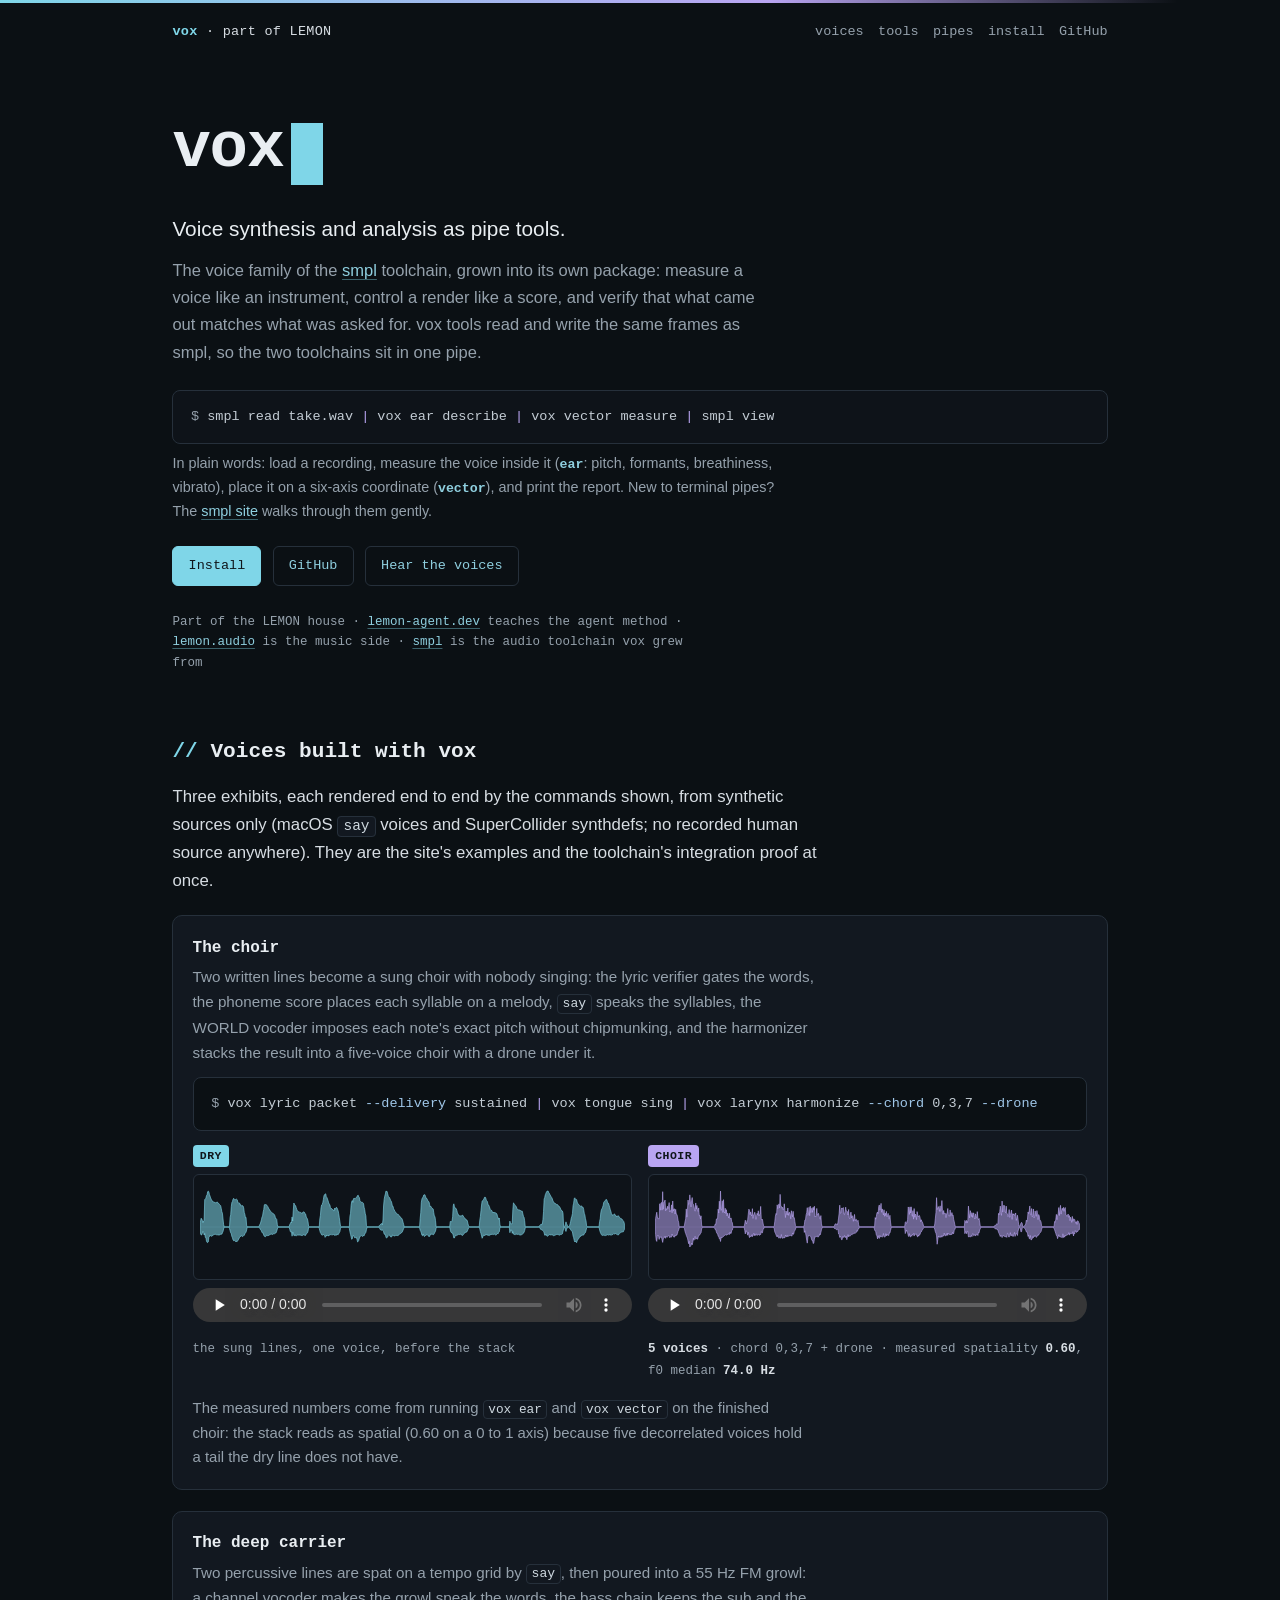
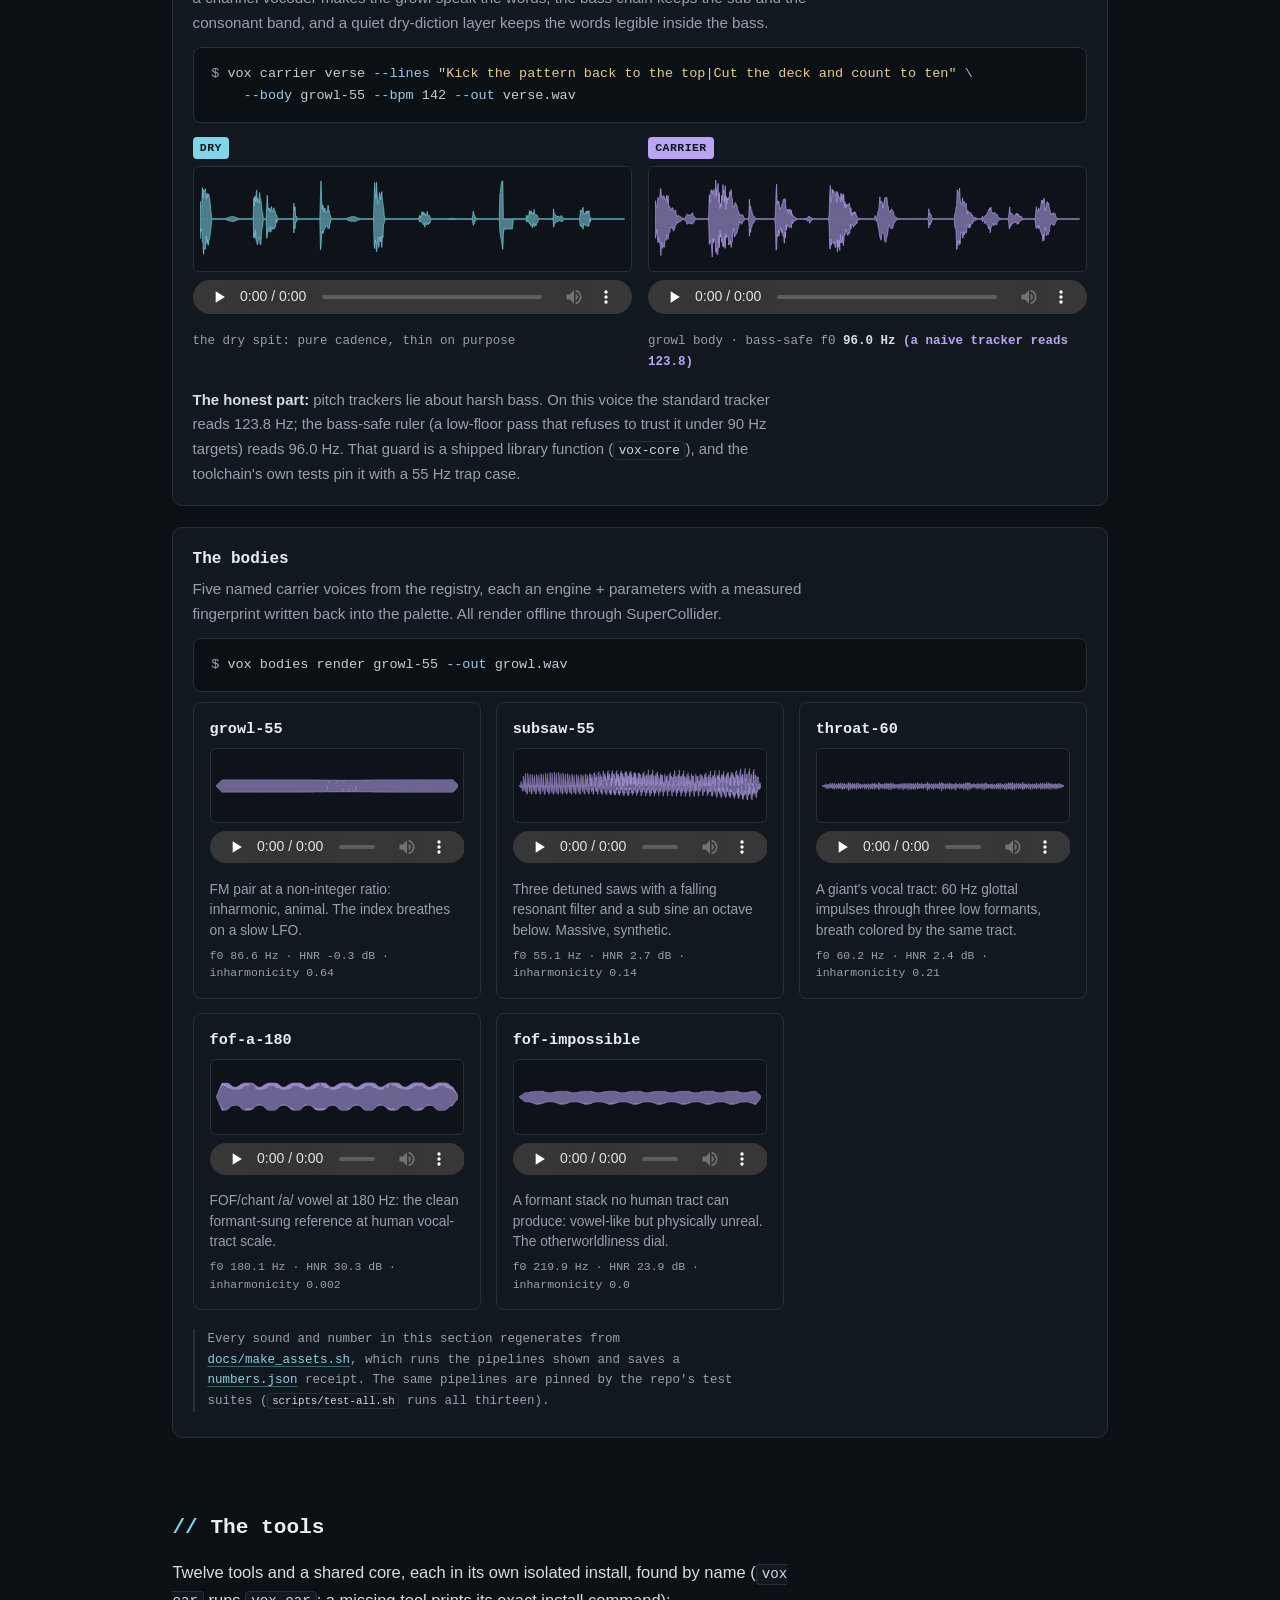
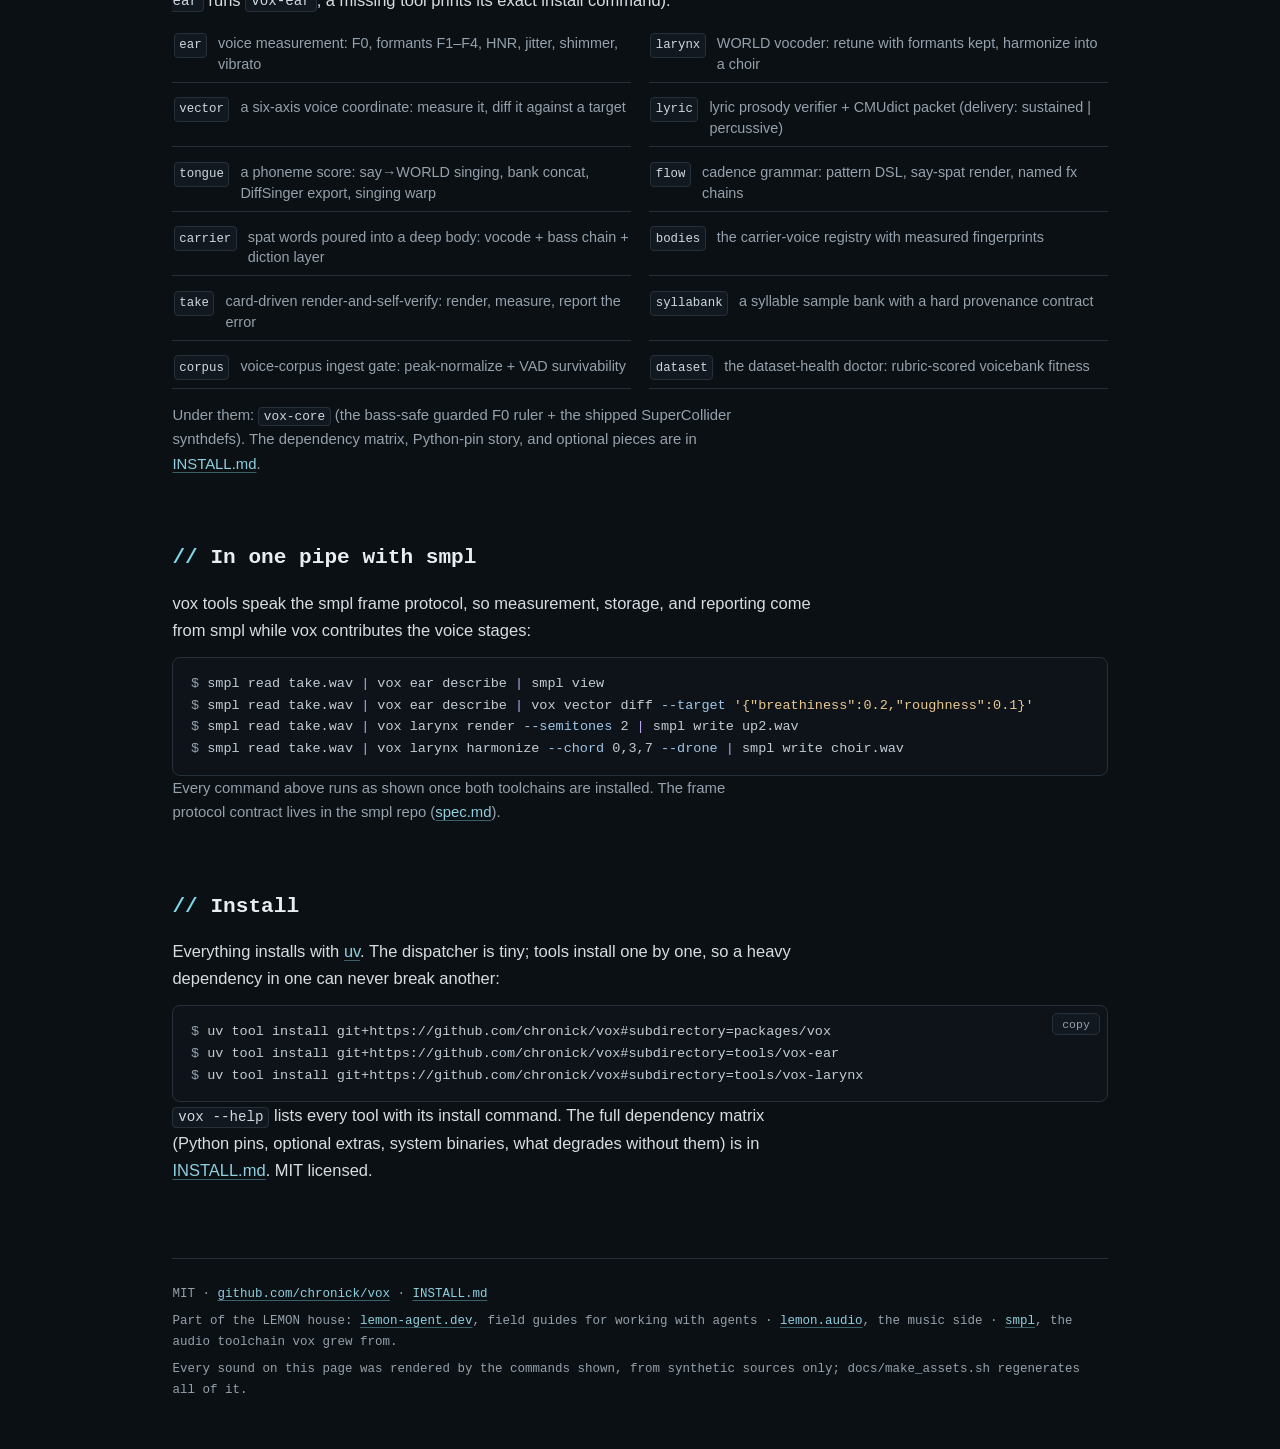
==== docs/index.html @ 269b0fdb "The vox site: voices built by the toolchain itself docs/ in the LEMON house language, cool rendition" ====
<!DOCTYPE html>
<html lang="en">
<head>
<meta charset="utf-8" />
<meta name="viewport" content="width=device-width, initial-scale=1" />
<title>vox · voice synthesis and analysis as pipe tools</title>
<meta name="description" content="vox is the voice family of the smpl toolchain: measure a voice like an instrument, control a render like a score, and verify what came out. Every sound on this page was built by the commands shown. Part of the LEMON house." />
<link rel="stylesheet" href="style.css" />
</head>
<body>

<div class="wrap">
  <header class="site-head">
    <a class="brand" href="#"><b>vox</b> · part of LEMON</a>
    <nav class="site-nav">
      <a href="#voices">voices</a>
      <a href="#tools">tools</a>
      <a href="#pipes">pipes</a>
      <a href="#install">install</a>
      <a href="https://github.com/chronick/vox">GitHub</a>
    </nav>
  </header>

  <section class="hero">
    <h1>vox<span class="cursor"></span></h1>
    <p class="tag">Voice synthesis and analysis as pipe tools.</p>
    <p class="sub">The voice family of the <a href="https://chronick.github.io/smpl/">smpl</a>
      toolchain, grown into its own package: measure a voice like an instrument,
      control a render like a score, and verify that what came out matches what
      was asked for. vox tools read and write the same frames as smpl, so the
      two toolchains sit in one pipe.</p>

<pre><span class="c">$</span> smpl read take.wav <span class="p">|</span> vox ear describe <span class="p">|</span> vox vector measure <span class="p">|</span> smpl view</pre>
    <p class="translate">In plain words: load a recording, measure the voice
      inside it (<b>ear</b>: pitch, formants, breathiness, vibrato), place it
      on a six-axis coordinate (<b>vector</b>), and print the report. New to
      terminal pipes? The <a href="https://chronick.github.io/smpl/#examples">smpl
      site</a> walks through them gently.</p>

    <div class="cta">
      <a class="btn" href="#install">Install</a>
      <a class="btn ghost" href="https://github.com/chronick/vox">GitHub</a>
      <a class="btn ghost" href="#voices">Hear the voices</a>
    </div>

    <p class="house">Part of the LEMON house ·
      <a href="https://lemon-agent.dev">lemon-agent.dev</a> teaches the agent method ·
      <a href="https://lemon.audio">lemon.audio</a> is the music side ·
      <a href="https://chronick.github.io/smpl/">smpl</a> is the audio toolchain vox grew from</p>
  </section>

  <section id="voices">
    <h2>Voices built with vox</h2>
    <p class="lead">Three exhibits, each rendered end to end by the commands
      shown, from synthetic sources only (macOS <code>say</code> voices and
      SuperCollider synthdefs; no recorded human source anywhere). They are
      the site's examples and the toolchain's integration proof at once.</p>

    <div class="demo">
      <p class="demo-title">The choir</p>
      <p class="plain">Two written lines become a sung choir with nobody
        singing: the lyric verifier gates the words, the phoneme score places
        each syllable on a melody, <code>say</code> speaks the syllables, the
        WORLD vocoder imposes each note's exact pitch without chipmunking,
        and the harmonizer stacks the result into a five-voice choir with a
        drone under it.</p>
<pre><span class="c">$</span> vox lyric packet <span class="f">--delivery</span> sustained <span class="p">|</span> vox tongue sing <span class="p">|</span> vox larynx harmonize <span class="f">--chord</span> 0,3,7 <span class="f">--drone</span></pre>
      <div class="pair">
        <div class="pane">
          <span class="chip">DRY</span>
          <div class="wf"><img src="assets/wf-choir-dry.svg" alt="Waveform of the dry rendered lines before harmonization" /></div>
          <audio controls preload="none" src="assets/choir-dry.wav"></audio>
          <p class="nums">the sung lines, one voice, before the stack</p>
        </div>
        <div class="pane">
          <span class="chip out">CHOIR</span>
          <div class="wf"><img src="assets/wf-choir.svg" alt="Waveform of the harmonized five-voice choir" /></div>
          <audio controls preload="none" src="assets/choir.wav"></audio>
          <p class="nums"><b>5 voices</b> · chord 0,3,7 + drone · measured
            spatiality <b>0.60</b>, f0 median <b>74.0 Hz</b></p>
        </div>
      </div>
      <p class="demo-note">The measured numbers come from running
        <code>vox ear</code> and <code>vox vector</code> on the finished
        choir: the stack reads as spatial (0.60 on a 0 to 1 axis) because
        five decorrelated voices hold a tail the dry line does not have.</p>
    </div>

    <div class="demo">
      <p class="demo-title">The deep carrier</p>
      <p class="plain">Two percussive lines are spat on a tempo grid by
        <code>say</code>, then poured into a 55 Hz FM growl: a channel
        vocoder makes the growl speak the words, the bass chain keeps the
        sub and the consonant band, and a quiet dry-diction layer keeps the
        words legible inside the bass.</p>
<pre><span class="c">$</span> vox carrier verse <span class="f">--lines</span> <span class="s">"Kick the pattern back to the top|Cut the deck and count to ten"</span> <span class="p">\</span>
    <span class="f">--body</span> growl-55 <span class="f">--bpm</span> 142 <span class="f">--out</span> verse.wav</pre>
      <div class="pair">
        <div class="pane">
          <span class="chip">DRY</span>
          <div class="wf"><img src="assets/wf-carrier-dry.svg" alt="Waveform of the dry spat modulator on the grid" /></div>
          <audio controls preload="none" src="assets/carrier-dry.wav"></audio>
          <p class="nums">the dry spit: pure cadence, thin on purpose</p>
        </div>
        <div class="pane">
          <span class="chip out">CARRIER</span>
          <div class="wf"><img src="assets/wf-carrier.svg" alt="Waveform of the same words voiced by the deep growl body" /></div>
          <audio controls preload="none" src="assets/carrier.wav"></audio>
          <p class="nums">growl body · bass-safe f0 <b>96.0 Hz</b>
            <span class="hot">(a naive tracker reads 123.8)</span></p>
        </div>
      </div>
      <p class="demo-note"><strong>The honest part:</strong> pitch trackers
        lie about harsh bass. On this voice the standard tracker reads
        123.8 Hz; the bass-safe ruler (a low-floor pass that refuses to
        trust it under 90 Hz targets) reads 96.0 Hz. That guard is a shipped
        library function (<code>vox-core</code>), and the toolchain's own
        tests pin it with a 55 Hz trap case.</p>
    </div>

    <div class="demo">
      <p class="demo-title">The bodies</p>
      <p class="plain">Five named carrier voices from the registry, each an
        engine + parameters with a measured fingerprint written back into the
        palette. All render offline through SuperCollider.</p>
<pre><span class="c">$</span> vox bodies render growl-55 <span class="f">--out</span> growl.wav</pre>
      <div class="gallery">
        <div class="body-card">
          <h3>growl-55</h3>
          <div class="wf"><img src="assets/wf-growl-55.svg" alt="Waveform of the FM growl body" /></div>
          <audio controls preload="none" src="assets/body-growl-55.wav"></audio>
          <p>FM pair at a non-integer ratio: inharmonic, animal. The index
            breathes on a slow LFO.</p>
          <p class="nums">f0 86.6 Hz · HNR -0.3 dB · inharmonicity 0.64</p>
        </div>
        <div class="body-card">
          <h3>subsaw-55</h3>
          <div class="wf"><img src="assets/wf-subsaw-55.svg" alt="Waveform of the detuned sub-saw body" /></div>
          <audio controls preload="none" src="assets/body-subsaw-55.wav"></audio>
          <p>Three detuned saws with a falling resonant filter and a sub
            sine an octave below. Massive, synthetic.</p>
          <p class="nums">f0 55.1 Hz · HNR 2.7 dB · inharmonicity 0.14</p>
        </div>
        <div class="body-card">
          <h3>throat-60</h3>
          <div class="wf"><img src="assets/wf-throat-60.svg" alt="Waveform of the giant-throat body" /></div>
          <audio controls preload="none" src="assets/body-throat-60.wav"></audio>
          <p>A giant's vocal tract: 60 Hz glottal impulses through three low
            formants, breath colored by the same tract.</p>
          <p class="nums">f0 60.2 Hz · HNR 2.4 dB · inharmonicity 0.21</p>
        </div>
        <div class="body-card">
          <h3>fof-a-180</h3>
          <div class="wf"><img src="assets/wf-fof-a-180.svg" alt="Waveform of the FOF sung vowel body" /></div>
          <audio controls preload="none" src="assets/body-fof-a-180.wav"></audio>
          <p>FOF/chant /a/ vowel at 180 Hz: the clean formant-sung reference
            at human vocal-tract scale.</p>
          <p class="nums">f0 180.1 Hz · HNR 30.3 dB · inharmonicity 0.002</p>
        </div>
        <div class="body-card">
          <h3>fof-impossible</h3>
          <div class="wf"><img src="assets/wf-fof-impossible.svg" alt="Waveform of the impossible-formant body" /></div>
          <audio controls preload="none" src="assets/body-fof-impossible.wav"></audio>
          <p>A formant stack no human tract can produce: vowel-like but
            physically unreal. The otherworldliness dial.</p>
          <p class="nums">f0 219.9 Hz · HNR 23.9 dB · inharmonicity 0.0</p>
        </div>
      </div>
      <p class="receipt">Every sound and number in this section regenerates
        from <a href="https://github.com/chronick/vox/blob/main/docs/make_assets.sh">docs/make_assets.sh</a>,
        which runs the pipelines shown and saves a
        <a href="assets/numbers.json">numbers.json</a> receipt. The same
        pipelines are pinned by the repo's test suites
        (<code>scripts/test-all.sh</code> runs all thirteen).</p>
    </div>
  </section>

  <section id="tools">
    <h2>The tools</h2>
    <p>Twelve tools and a shared core, each in its own isolated install,
      found by name (<code>vox ear</code> runs <code>vox-ear</code>; a
      missing tool prints its exact install command):</p>
    <div class="tools">
      <div><code>ear</code><span>voice measurement: F0, formants F1–F4, HNR, jitter, shimmer, vibrato</span></div>
      <div><code>larynx</code><span>WORLD vocoder: retune with formants kept, harmonize into a choir</span></div>
      <div><code>vector</code><span>a six-axis voice coordinate: measure it, diff it against a target</span></div>
      <div><code>lyric</code><span>lyric prosody verifier + CMUdict packet (delivery: sustained | percussive)</span></div>
      <div><code>tongue</code><span>a phoneme score: say→WORLD singing, bank concat, DiffSinger export, singing warp</span></div>
      <div><code>flow</code><span>cadence grammar: pattern DSL, say-spat render, named fx chains</span></div>
      <div><code>carrier</code><span>spat words poured into a deep body: vocode + bass chain + diction layer</span></div>
      <div><code>bodies</code><span>the carrier-voice registry with measured fingerprints</span></div>
      <div><code>take</code><span>card-driven render-and-self-verify: render, measure, report the error</span></div>
      <div><code>syllabank</code><span>a syllable sample bank with a hard provenance contract</span></div>
      <div><code>corpus</code><span>voice-corpus ingest gate: peak-normalize + VAD survivability</span></div>
      <div><code>dataset</code><span>the dataset-health doctor: rubric-scored voicebank fitness</span></div>
    </div>
    <p class="dim" style="font-size:0.93rem; margin-top:0.9rem;">Under them:
      <code>vox-core</code> (the bass-safe guarded F0 ruler + the shipped
      SuperCollider synthdefs). The dependency matrix, Python-pin story, and
      optional pieces are in
      <a href="https://github.com/chronick/vox/blob/main/INSTALL.md">INSTALL.md</a>.</p>
  </section>

  <section id="pipes">
    <h2>In one pipe with smpl</h2>
    <p>vox tools speak the smpl frame protocol, so measurement, storage, and
      reporting come from smpl while vox contributes the voice stages:</p>
<pre><span class="c">$</span> smpl read take.wav <span class="p">|</span> vox ear describe <span class="p">|</span> smpl view
<span class="c">$</span> smpl read take.wav <span class="p">|</span> vox ear describe <span class="p">|</span> vox vector diff <span class="f">--target</span> <span class="s">'{"breathiness":0.2,"roughness":0.1}'</span>
<span class="c">$</span> smpl read take.wav <span class="p">|</span> vox larynx render <span class="f">--semitones</span> 2 <span class="p">|</span> smpl write up2.wav
<span class="c">$</span> smpl read take.wav <span class="p">|</span> vox larynx harmonize <span class="f">--chord</span> 0,3,7 <span class="f">--drone</span> <span class="p">|</span> smpl write choir.wav</pre>
    <p class="dim" style="font-size:0.93rem;">Every command above runs as
      shown once both toolchains are installed. The frame protocol contract
      lives in the smpl repo
      (<a href="https://github.com/chronick/smpl/blob/main/spec.md">spec.md</a>).</p>
  </section>

  <section id="install">
    <h2>Install</h2>
    <p>Everything installs with <a href="https://docs.astral.sh/uv/">uv</a>.
      The dispatcher is tiny; tools install one by one, so a heavy dependency
      in one can never break another:</p>
    <div class="copy-wrap">
<pre><span class="c">$</span> uv tool install git+https://github.com/chronick/vox#subdirectory=packages/vox
<span class="c">$</span> uv tool install git+https://github.com/chronick/vox#subdirectory=tools/vox-ear
<span class="c">$</span> uv tool install git+https://github.com/chronick/vox#subdirectory=tools/vox-larynx</pre>
      <button class="copy-btn" data-copy="uv tool install git+https://github.com/chronick/vox#subdirectory=packages/vox">copy</button>
    </div>
    <p><code>vox --help</code> lists every tool with its install command.
      The full dependency matrix (Python pins, optional extras, system
      binaries, what degrades without them) is in
      <a href="https://github.com/chronick/vox/blob/main/INSTALL.md">INSTALL.md</a>.
      MIT licensed.</p>
  </section>

  <footer>
    <p>MIT · <a href="https://github.com/chronick/vox">github.com/chronick/vox</a> ·
      <a href="https://github.com/chronick/vox/blob/main/INSTALL.md">INSTALL.md</a></p>
    <p>Part of the LEMON house:
      <a href="https://lemon-agent.dev">lemon-agent.dev</a>, field guides for
      working with agents · <a href="https://lemon.audio">lemon.audio</a>,
      the music side · <a href="https://chronick.github.io/smpl/">smpl</a>,
      the audio toolchain vox grew from.</p>
    <p>Every sound on this page was rendered by the commands shown, from
      synthetic sources only; docs/make_assets.sh regenerates all of it.</p>
  </footer>
</div>

<script>
document.querySelectorAll('.copy-btn').forEach(function (btn) {
  btn.addEventListener('click', function () {
    navigator.clipboard.writeText(btn.dataset.copy).then(function () {
      btn.textContent = 'copied';
      btn.classList.add('done');
      setTimeout(function () {
        btn.textContent = 'copy';
        btn.classList.remove('done');
      }, 1600);
    });
  });
});
</script>
</body>
</html>
---- docs/style.css ----
/* vox site — the LEMON house language in a cool rendition: blue-black base,
   ice-cyan + violet highlights, readable long-form type.
   Dry/source material renders cyan; built voices render violet. */

:root {
  --bg: #0b1014;
  --panel: #121820;
  --panel-2: #0e1319;
  --border: #26303b;
  --ink: #d7dde3;
  --dim: #95a1ac;
  --accent: #7fd6e8;
  --accent-ink: #8fcfdf;
  --accent-soft: rgba(127, 214, 232, 0.08);
  --violet: #b9a5f2;
  --chip-ink: #10161b;
  --mono: ui-monospace, "SF Mono", Menlo, Monaco, Consolas, monospace;
  --sans: ui-sans-serif, -apple-system, BlinkMacSystemFont, "Segoe UI", sans-serif;
}

*, *::before, *::after { margin: 0; padding: 0; box-sizing: border-box; }

html { background: var(--bg); scroll-behavior: smooth; color-scheme: dark; }

body {
  font-family: var(--sans);
  font-size: 16.5px;
  line-height: 1.65;
  color: var(--ink);
  background: var(--bg);
  -webkit-font-smoothing: antialiased;
}

body::before {
  content: '';
  display: block;
  height: 3px;
  background: linear-gradient(90deg, var(--accent), var(--violet) 60%, transparent 92%);
}

::selection { background: var(--accent); color: var(--chip-ink); }

.wrap { max-width: 980px; margin: 0 auto; padding: 0 1.4rem; }

a {
  color: var(--accent-ink);
  text-decoration: underline;
  text-decoration-thickness: 1px;
  text-underline-offset: 3px;
  text-decoration-color: rgba(127, 214, 232, 0.4);
}
a:hover { text-decoration-color: var(--accent); }

strong { color: #e9eef2; }

code {
  font-family: var(--mono);
  font-size: 0.86em;
  background: var(--panel);
  border: 1px solid var(--border);
  border-radius: 4px;
  padding: 0.1em 0.35em;
  color: #cfd9e0;
}

pre {
  font-family: var(--mono);
  font-size: 13.5px;
  line-height: 1.6;
  background: var(--panel-2);
  border: 1px solid var(--border);
  border-radius: 8px;
  padding: 0.95rem 1.1rem;
  overflow-x: auto;
  color: #c3ccd4;
}
pre .c  { color: var(--dim); }
pre .p  { color: var(--violet); }
pre .f  { color: #9fc6e8; }
pre .s  { color: #e8c890; }
pre .o  { color: var(--dim); font-style: italic; }

.site-head {
  display: flex;
  align-items: baseline;
  justify-content: space-between;
  gap: 1rem;
  padding: 1.1rem 0 0.2rem;
  font-family: var(--mono);
  font-size: 13.5px;
}
.brand { color: var(--ink); text-decoration: none; letter-spacing: 0.02em; }
.brand b { color: var(--accent); font-weight: 700; }
.site-nav { display: flex; flex-wrap: wrap; gap: 0.9rem; }
.site-nav a { color: var(--dim); text-decoration: none; }
.site-nav a:hover { color: var(--accent-ink); }

.hero { padding: 3.2rem 0 0.4rem; }
.hero h1 {
  font-family: var(--mono);
  font-size: clamp(2.6rem, 7vw, 4rem);
  font-weight: 700;
  letter-spacing: -0.02em;
  color: #e9eef2;
}
.hero h1 .cursor {
  display: inline-block;
  width: 0.5em;
  height: 0.98em;
  margin-left: 0.12em;
  background: var(--accent);
  vertical-align: text-bottom;
  animation: blink 1.15s steps(1) infinite;
}
@keyframes blink { 50% { opacity: 0; } }
@media (prefers-reduced-motion: reduce) { .hero h1 .cursor { animation: none; } }

.hero .tag { font-size: 1.3rem; margin-top: 0.7rem; color: #e9eef2; max-width: 44ch; line-height: 1.45; }
.hero .sub { color: var(--dim); max-width: 64ch; margin-top: 0.8rem; }
.hero pre { margin-top: 1.5rem; }
.hero .translate { font-size: 0.9rem; color: var(--dim); max-width: 76ch; margin-top: 0.5rem; }
.hero .translate b { color: var(--accent-ink); font-family: var(--mono); font-size: 0.92em; }

.cta { display: flex; flex-wrap: wrap; gap: 0.7rem; margin-top: 1.4rem; }
.btn {
  font-family: var(--mono);
  font-size: 13.5px;
  text-decoration: none;
  padding: 0.5rem 0.95rem;
  border-radius: 6px;
  border: 1px solid var(--accent);
  background: var(--accent);
  color: var(--chip-ink);
}
.btn:hover { filter: brightness(1.07); }
.btn.ghost { background: transparent; color: var(--accent-ink); border-color: var(--border); }
.btn.ghost:hover { border-color: var(--accent-ink); filter: none; }

.house { margin-top: 1.6rem; font-family: var(--mono); font-size: 12.5px; color: var(--dim); }
.house a { color: var(--accent-ink); }

section { padding: 2.6rem 0 0.6rem; }
h2 {
  font-family: var(--mono);
  font-size: 1.32rem;
  font-weight: 700;
  color: #e9eef2;
  margin-bottom: 0.9rem;
}
h2::before { content: '// '; color: var(--accent); }
section > p { max-width: 70ch; margin-bottom: 0.8rem; }
p.dim { color: var(--dim); }
.lead { font-size: 1.05rem; }

.demo {
  border: 1px solid var(--border);
  border-radius: 10px;
  background: var(--panel);
  padding: 1.15rem 1.2rem 1.2rem;
  margin: 1.3rem 0;
}
.demo > pre { margin: 0.15rem 0 0.55rem; background: var(--bg); }
.demo-title { font-family: var(--mono); font-size: 1rem; font-weight: 700; color: #e9eef2; margin-bottom: 0.2rem; }
.plain { color: var(--dim); font-size: 0.95rem; max-width: 74ch; margin-bottom: 0.75rem; }
.demo-note { color: var(--dim); font-size: 0.93rem; max-width: 74ch; margin-top: 0.85rem; }
.demo-note strong { color: var(--ink); }

.pair { display: grid; grid-template-columns: 1fr 1fr; gap: 1rem; }
.pane { min-width: 0; }
.chip {
  display: inline-block;
  font-family: var(--mono);
  font-size: 11.5px;
  font-weight: 700;
  letter-spacing: 0.04em;
  border-radius: 4px;
  padding: 0.1rem 0.45rem;
  margin-bottom: 0.45rem;
  background: var(--accent);
  color: var(--chip-ink);
}
.chip.out { background: var(--violet); }
.pane .wf {
  border: 1px solid var(--border);
  border-radius: 6px;
  background: var(--panel-2);
  padding: 0.35rem 0.4rem;
}
.pane .wf img { width: 100%; height: 92px; display: block; }
.pane audio { width: 100%; height: 34px; margin-top: 0.55rem; accent-color: var(--accent); }
.nums { font-family: var(--mono); font-size: 12.5px; color: var(--dim); margin-top: 0.5rem; line-height: 1.75; }
.nums b { color: var(--ink); font-weight: 600; }
.nums .hot { color: var(--violet); font-weight: 700; }

.receipt {
  font-family: var(--mono);
  font-size: 12.5px;
  color: var(--dim);
  border-left: 2px solid var(--border);
  padding-left: 0.8rem;
  margin: 1.2rem 0 0.4rem;
  max-width: 76ch;
}
.receipt a { color: var(--accent-ink); }

/* bodies gallery */
.gallery { display: grid; grid-template-columns: repeat(auto-fit, minmax(260px, 1fr)); gap: 0.9rem; margin-top: 0.6rem; }
.body-card {
  background: var(--panel);
  border: 1px solid var(--border);
  border-radius: 8px;
  padding: 0.9rem 1rem 1rem;
}
.body-card h3 { font-family: var(--mono); font-size: 0.95rem; color: #e9eef2; margin-bottom: 0.35rem; }
.body-card .wf { border: 1px solid var(--border); border-radius: 6px; background: var(--panel-2); padding: 0.3rem 0.35rem; }
.body-card .wf img { width: 100%; height: 64px; display: block; }
.body-card audio { width: 100%; height: 32px; margin-top: 0.5rem; accent-color: var(--accent); }
.body-card p { color: var(--dim); font-size: 0.86rem; line-height: 1.5; margin-top: 0.5rem; }
.body-card .nums { margin-top: 0.35rem; font-size: 11.5px; }

/* tools table */
.tools { display: grid; grid-template-columns: 1fr 1fr; gap: 0.55rem 1.1rem; margin-top: 0.6rem; }
.tools > div {
  display: flex;
  gap: 0.7rem;
  align-items: baseline;
  border-bottom: 1px solid var(--border);
  padding: 0.35rem 0.1rem 0.45rem;
  font-size: 0.9rem;
}
.tools code { white-space: nowrap; background: var(--panel); }
.tools span { color: var(--dim); line-height: 1.45; }

.copy-wrap { position: relative; }
.copy-btn {
  position: absolute;
  top: 0.5rem;
  right: 0.5rem;
  font-family: var(--mono);
  font-size: 11.5px;
  background: var(--panel);
  color: var(--dim);
  border: 1px solid var(--border);
  border-radius: 5px;
  padding: 0.22rem 0.55rem;
  cursor: pointer;
}
.copy-btn:hover { color: var(--accent-ink); border-color: var(--accent-ink); }
.copy-btn.done { color: var(--accent); border-color: var(--accent); }

footer {
  margin-top: 3.2rem;
  border-top: 1px solid var(--border);
  padding: 1.6rem 0 2.6rem;
  font-family: var(--mono);
  font-size: 12.5px;
  color: var(--dim);
}
footer p { max-width: none; margin-bottom: 0.4rem; }
footer a { color: var(--accent-ink); }

@media (max-width: 720px) {
  body { font-size: 15.5px; }
  .pair, .tools { grid-template-columns: 1fr; }
  .site-head { flex-direction: column; gap: 0.4rem; }
  .hero { padding-top: 2.2rem; }
  .pane .wf img { height: 76px; }
}
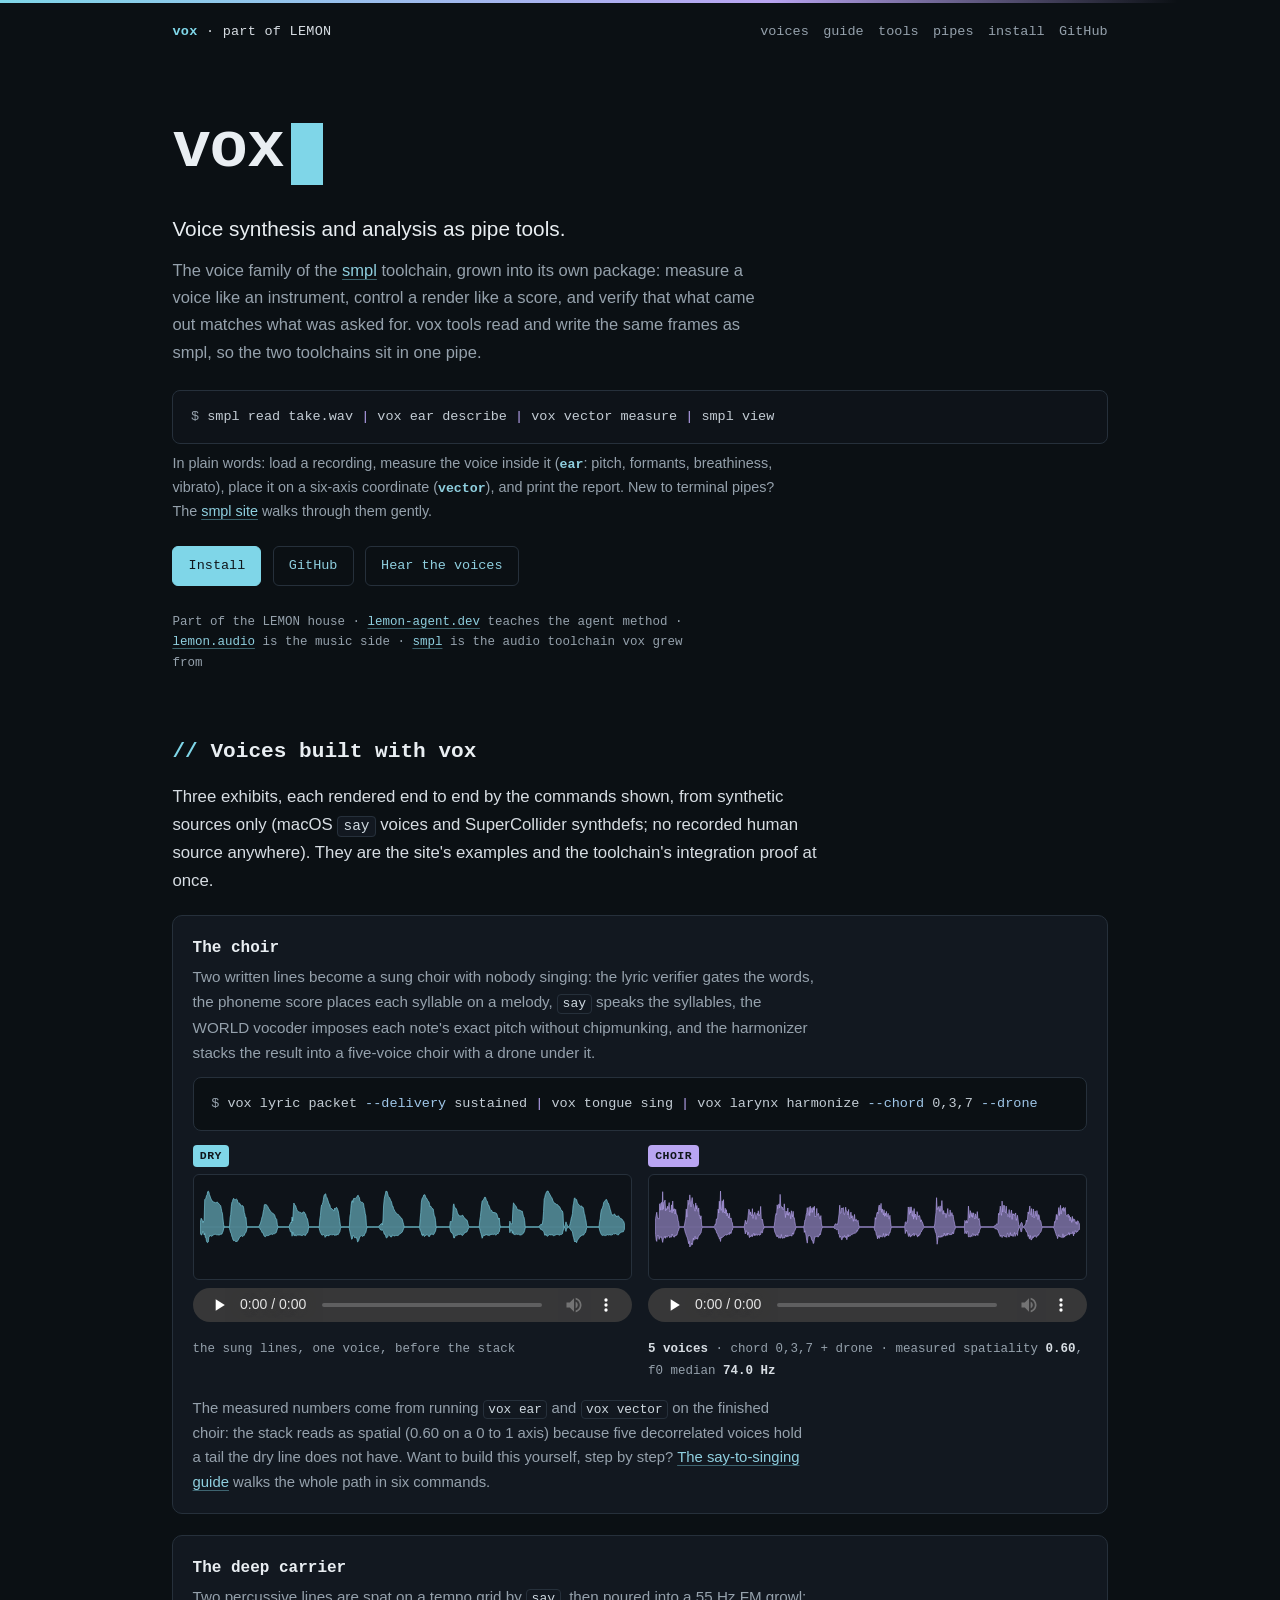
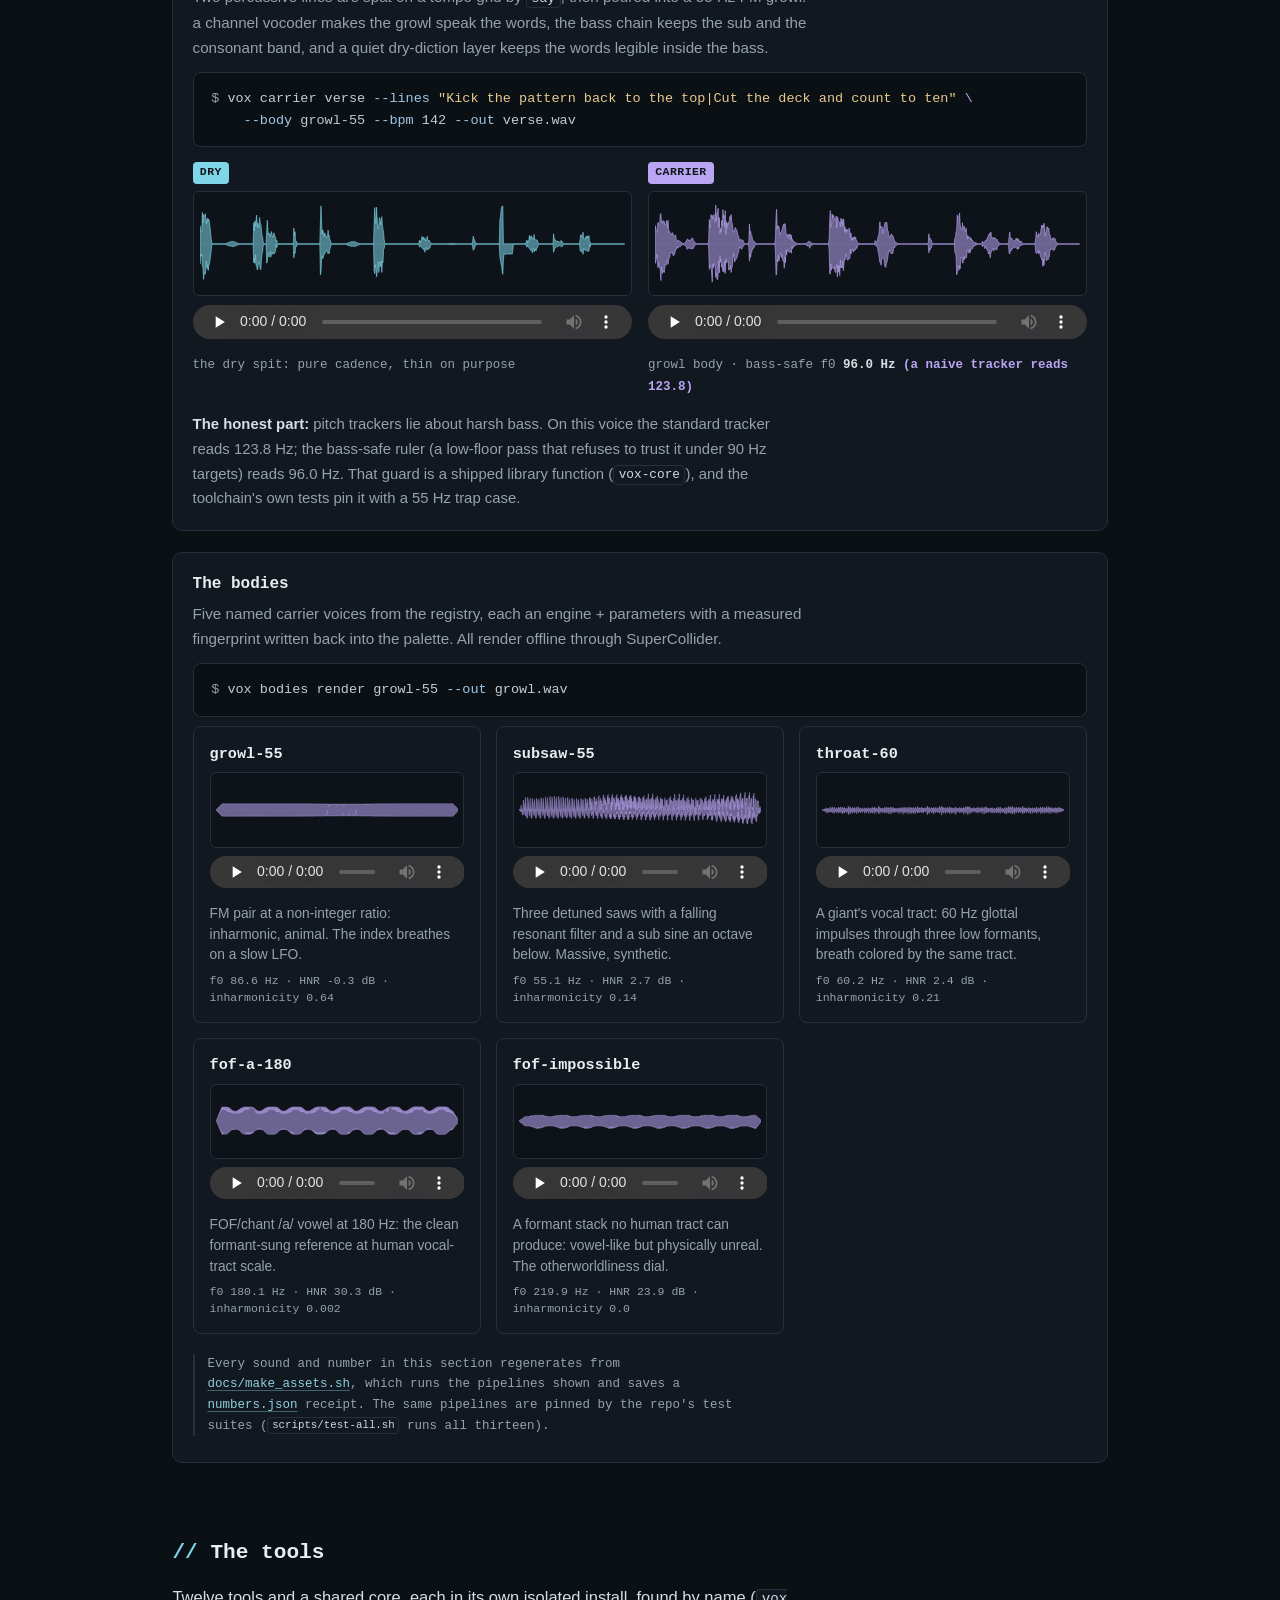
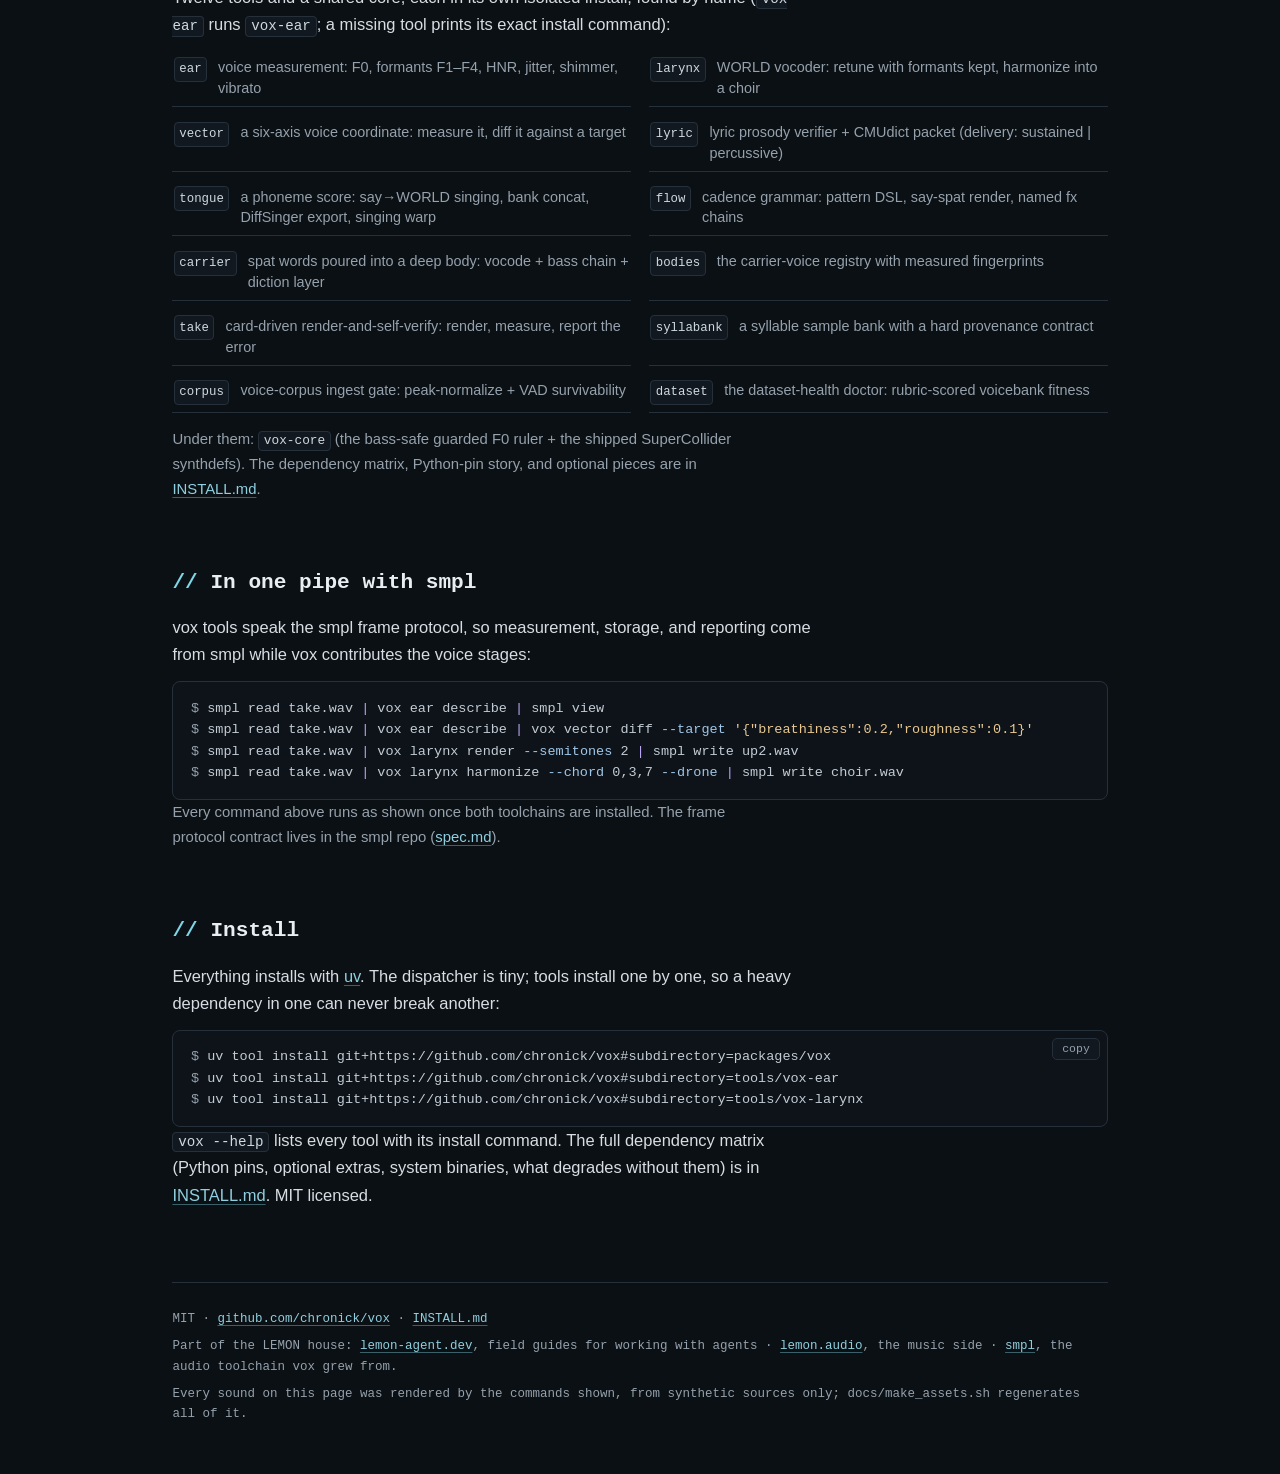
==== commit 6831e2ab: "The say-to-singing guide: six commands from speech to choir docs/singing.html walks the whole path w" ====
--- a/docs/index.html
+++ b/docs/index.html
@@ -14,6 +14,7 @@
     <a class="brand" href="#"><b>vox</b> · part of LEMON</a>
     <nav class="site-nav">
       <a href="#voices">voices</a>
+      <a href="singing.html">guide</a>
       <a href="#tools">tools</a>
       <a href="#pipes">pipes</a>
       <a href="#install">install</a>
@@ -83,7 +84,10 @@
       <p class="demo-note">The measured numbers come from running
         <code>vox ear</code> and <code>vox vector</code> on the finished
         choir: the stack reads as spatial (0.60 on a 0 to 1 axis) because
-        five decorrelated voices hold a tail the dry line does not have.</p>
+        five decorrelated voices hold a tail the dry line does not have.
+        Want to build this yourself, step by step?
+        <a href="singing.html">The say-to-singing guide</a> walks the whole
+        path in six commands.</p>
     </div>
 
     <div class="demo">
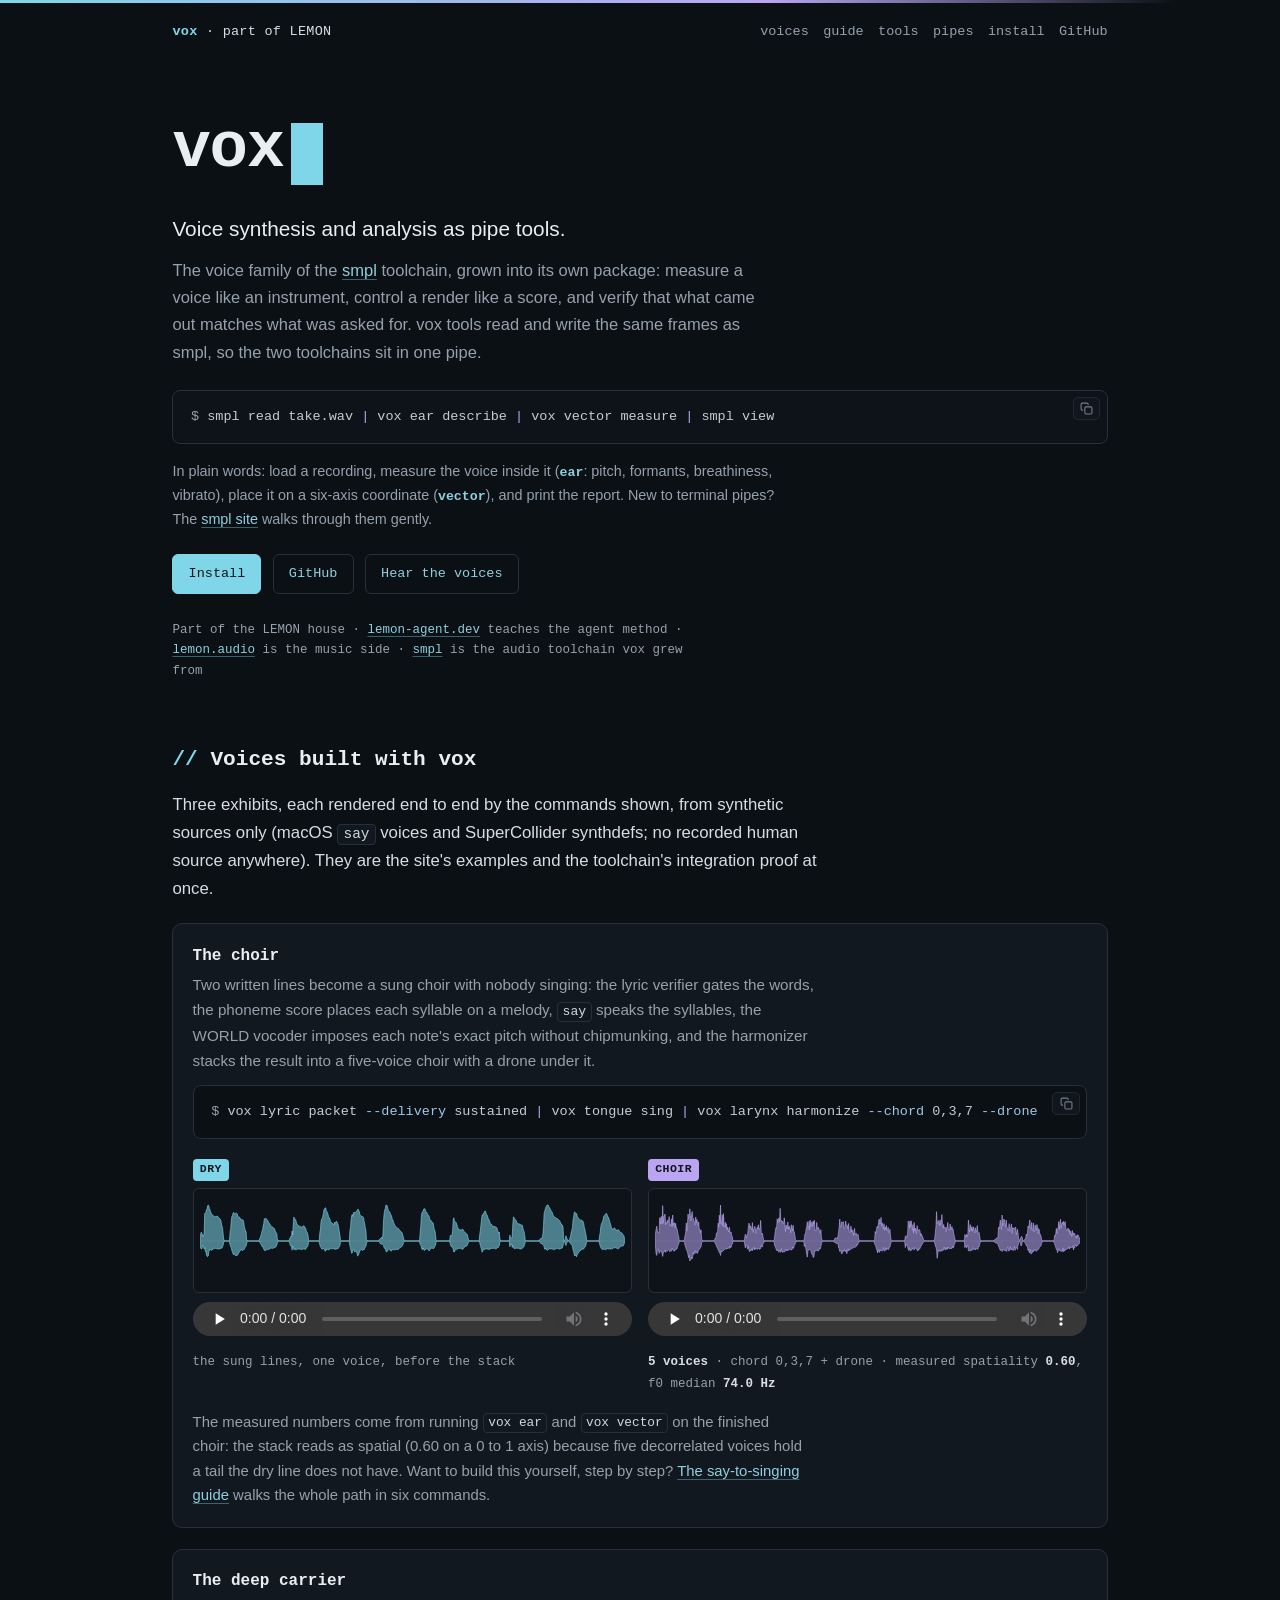
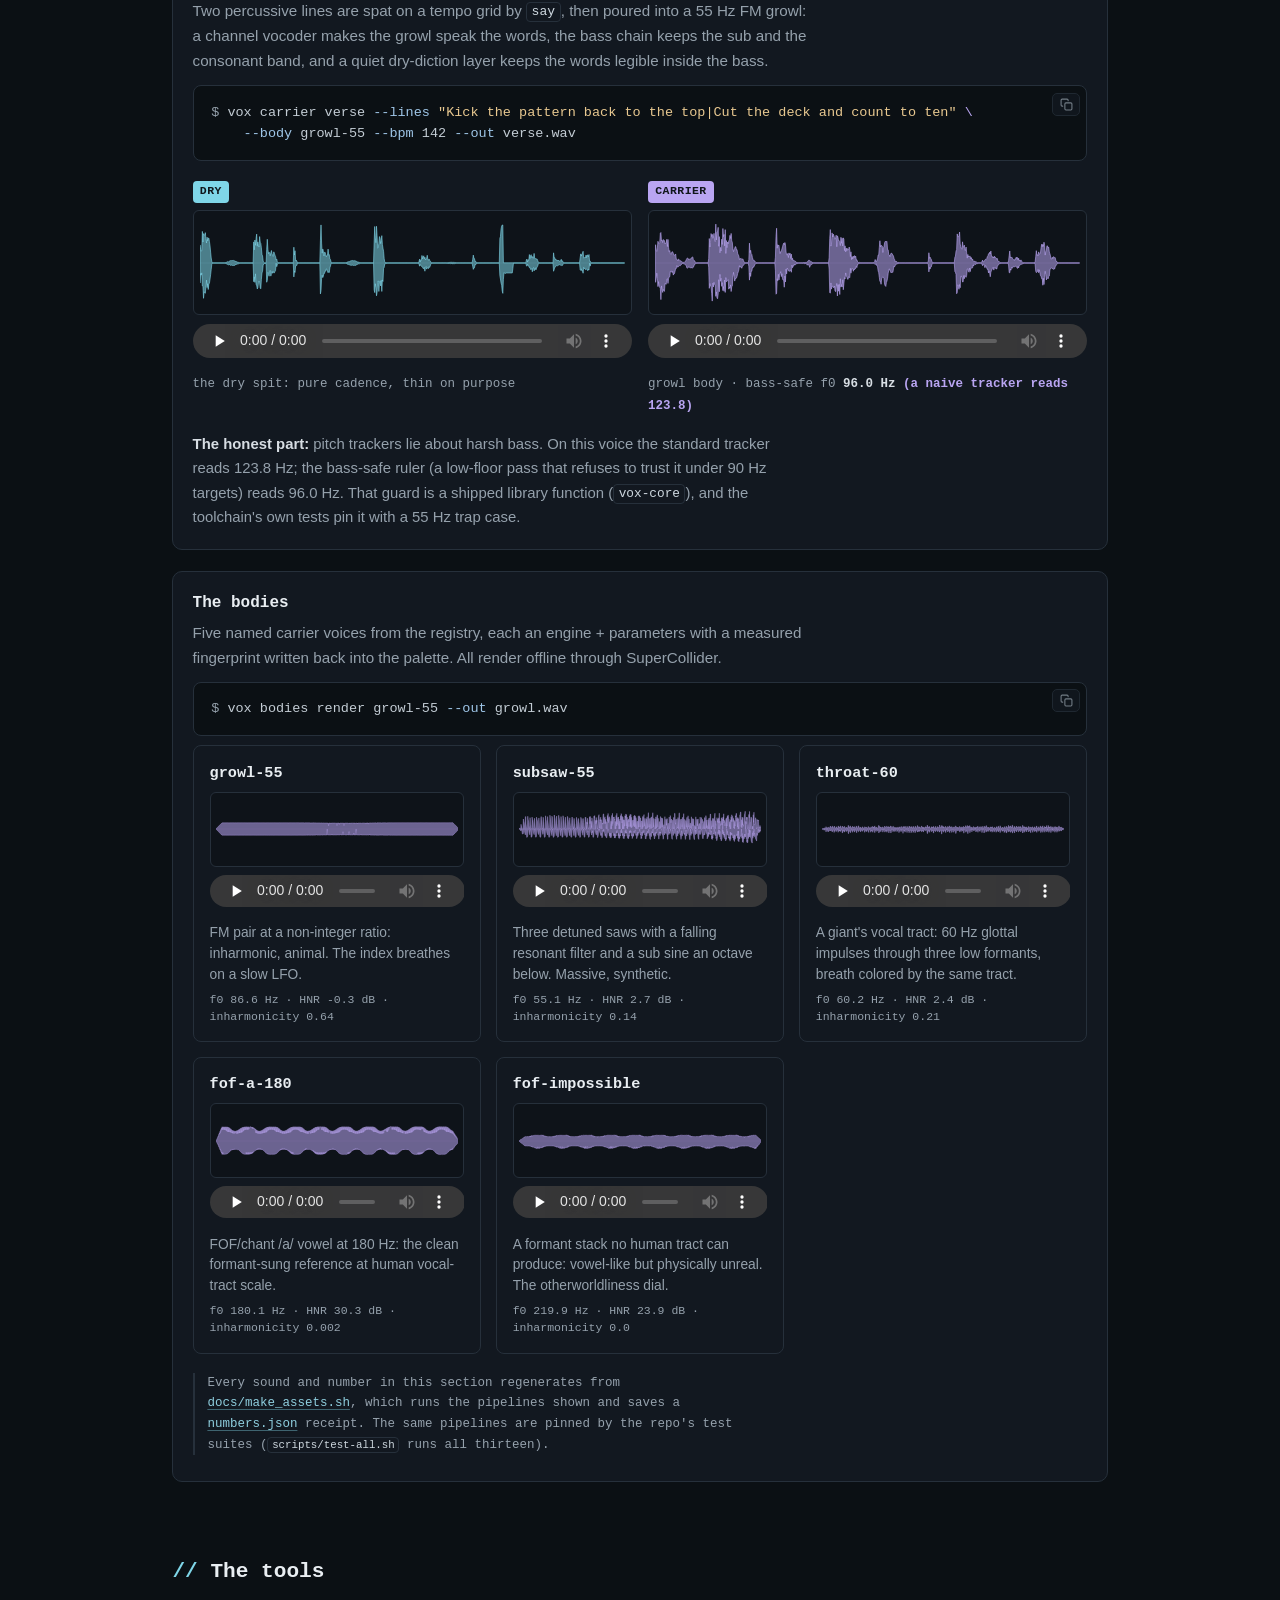
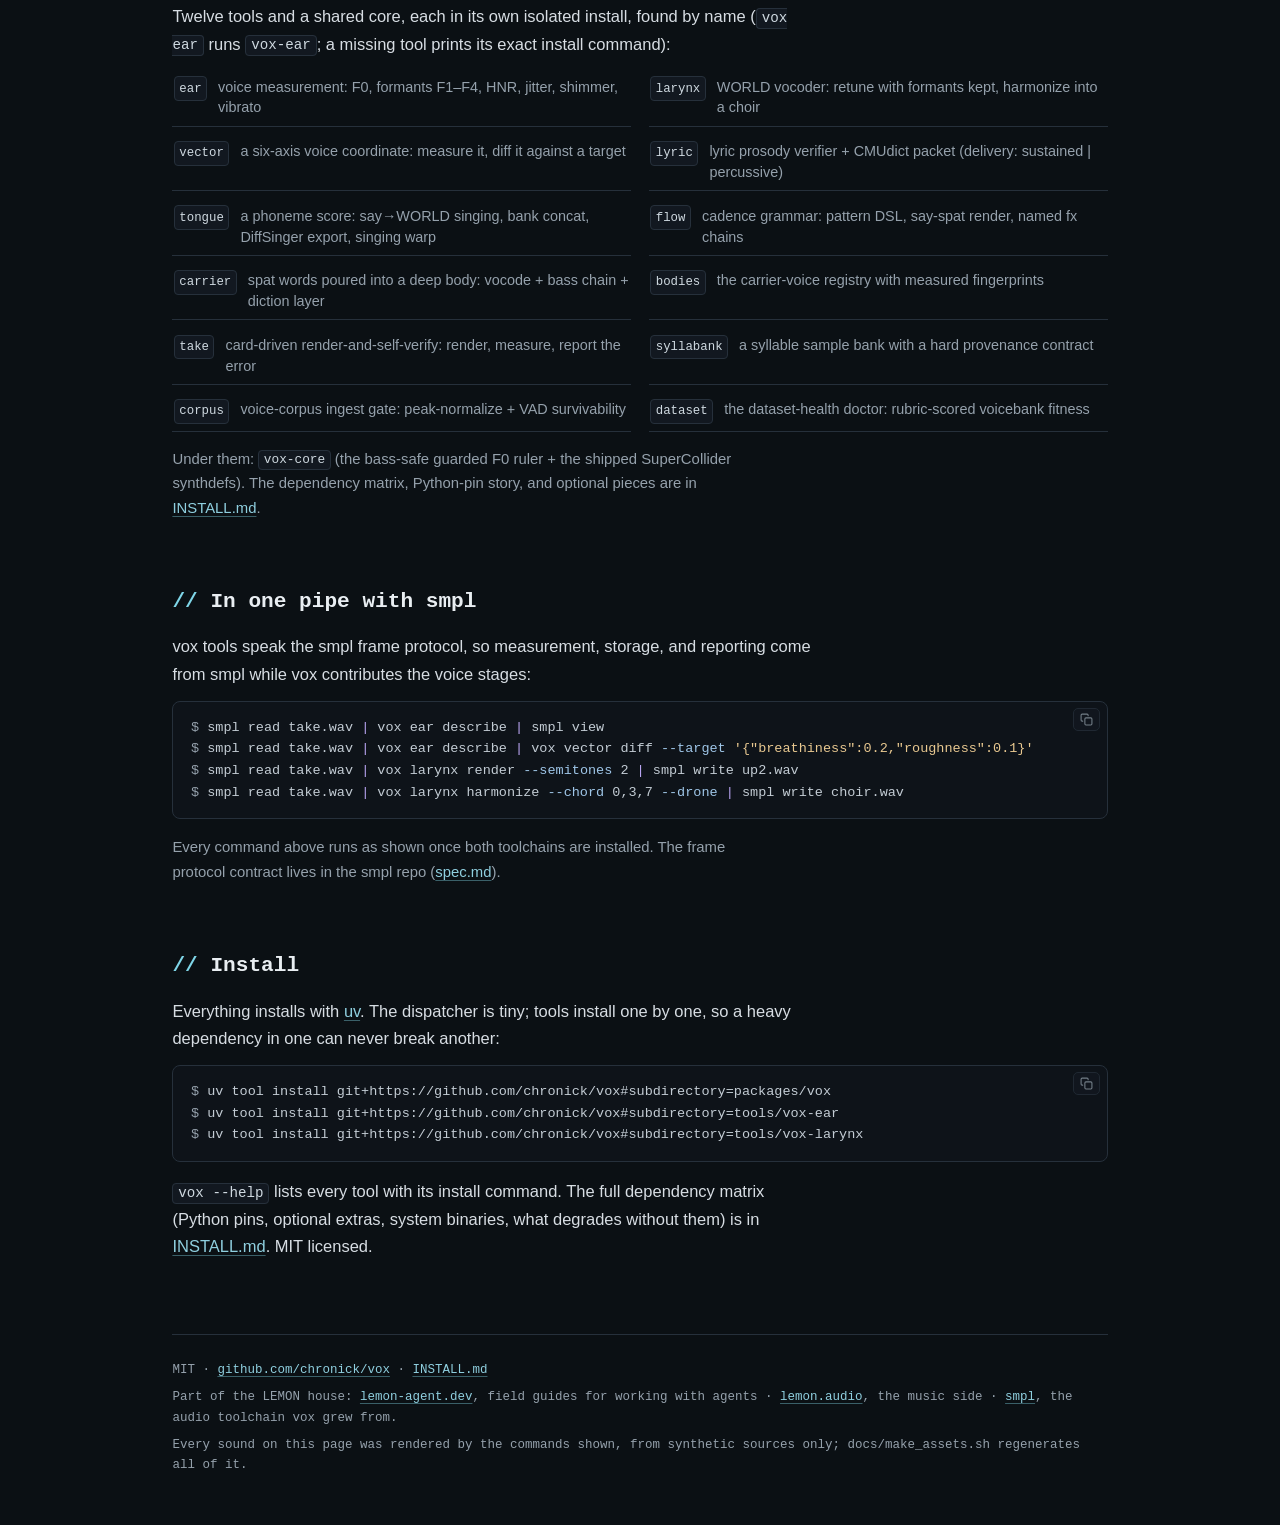
==== commit 9cd9285e: "Site polish: copy icons on every code block + spacing A shared decorator (docs/copy.js) puts a clipb" ====
--- a/docs/index.html
+++ b/docs/index.html
@@ -224,12 +224,9 @@
     <p>Everything installs with <a href="https://docs.astral.sh/uv/">uv</a>.
       The dispatcher is tiny; tools install one by one, so a heavy dependency
       in one can never break another:</p>
-    <div class="copy-wrap">
 <pre><span class="c">$</span> uv tool install git+https://github.com/chronick/vox#subdirectory=packages/vox
 <span class="c">$</span> uv tool install git+https://github.com/chronick/vox#subdirectory=tools/vox-ear
 <span class="c">$</span> uv tool install git+https://github.com/chronick/vox#subdirectory=tools/vox-larynx</pre>
-      <button class="copy-btn" data-copy="uv tool install git+https://github.com/chronick/vox#subdirectory=packages/vox">copy</button>
-    </div>
     <p><code>vox --help</code> lists every tool with its install command.
       The full dependency matrix (Python pins, optional extras, system
       binaries, what degrades without them) is in
@@ -250,19 +247,6 @@
   </footer>
 </div>
 
-<script>
-document.querySelectorAll('.copy-btn').forEach(function (btn) {
-  btn.addEventListener('click', function () {
-    navigator.clipboard.writeText(btn.dataset.copy).then(function () {
-      btn.textContent = 'copied';
-      btn.classList.add('done');
-      setTimeout(function () {
-        btn.textContent = 'copy';
-        btn.classList.remove('done');
-      }, 1600);
-    });
-  });
-});
-</script>
+<script src="copy.js"></script>
 </body>
 </html>
--- a/docs/style.css
+++ b/docs/style.css
@@ -149,6 +149,7 @@
 }
 h2::before { content: '// '; color: var(--accent); }
 section > p { max-width: 70ch; margin-bottom: 0.8rem; }
+section > pre, section > .pre-wrap { margin-bottom: 1rem; }
 p.dim { color: var(--dim); }
 .lead { font-size: 1.05rem; }
 
@@ -159,13 +160,14 @@
   padding: 1.15rem 1.2rem 1.2rem;
   margin: 1.3rem 0;
 }
-.demo > pre { margin: 0.15rem 0 0.55rem; background: var(--bg); }
+.demo > pre, .demo > .pre-wrap > pre { margin: 0.15rem 0 0.55rem; background: var(--bg); }
 .demo-title { font-family: var(--mono); font-size: 1rem; font-weight: 700; color: #e9eef2; margin-bottom: 0.2rem; }
 .plain { color: var(--dim); font-size: 0.95rem; max-width: 74ch; margin-bottom: 0.75rem; }
 .demo-note { color: var(--dim); font-size: 0.93rem; max-width: 74ch; margin-top: 0.85rem; }
 .demo-note strong { color: var(--ink); }
 
-.pair { display: grid; grid-template-columns: 1fr 1fr; gap: 1rem; }
+.pair { display: grid; grid-template-columns: 1fr 1fr; gap: 1rem; margin-top: 0.9rem; }
+.pair:has(.pane:only-child) { grid-template-columns: 1fr; }  /* a lone pane spans the row */
 .pane { min-width: 0; }
 .chip {
   display: inline-block;
@@ -231,22 +233,28 @@
 .tools code { white-space: nowrap; background: var(--panel); }
 .tools span { color: var(--dim); line-height: 1.45; }
 
-.copy-wrap { position: relative; }
+/* copy-icon buttons, decorated onto every pre by the shared script */
+.pre-wrap { position: relative; }
 .copy-btn {
   position: absolute;
-  top: 0.5rem;
-  right: 0.5rem;
-  font-family: var(--mono);
-  font-size: 11.5px;
+  top: 0.45rem;
+  right: 0.45rem;
+  display: inline-flex;
+  align-items: center;
+  gap: 0.3rem;
+  font-family: var(--mono);
+  font-size: 11px;
   background: var(--panel);
   color: var(--dim);
   border: 1px solid var(--border);
   border-radius: 5px;
-  padding: 0.22rem 0.55rem;
+  padding: 0.25rem 0.4rem;
   cursor: pointer;
-}
-.copy-btn:hover { color: var(--accent-ink); border-color: var(--accent-ink); }
-.copy-btn.done { color: var(--accent); border-color: var(--accent); }
+  opacity: 0.75;
+}
+.copy-btn svg { width: 13px; height: 13px; display: block; }
+.copy-btn:hover { color: var(--accent-ink); border-color: var(--accent-ink); opacity: 1; }
+.copy-btn.done { color: var(--accent); border-color: var(--accent); opacity: 1; }
 
 footer {
   margin-top: 3.2rem;
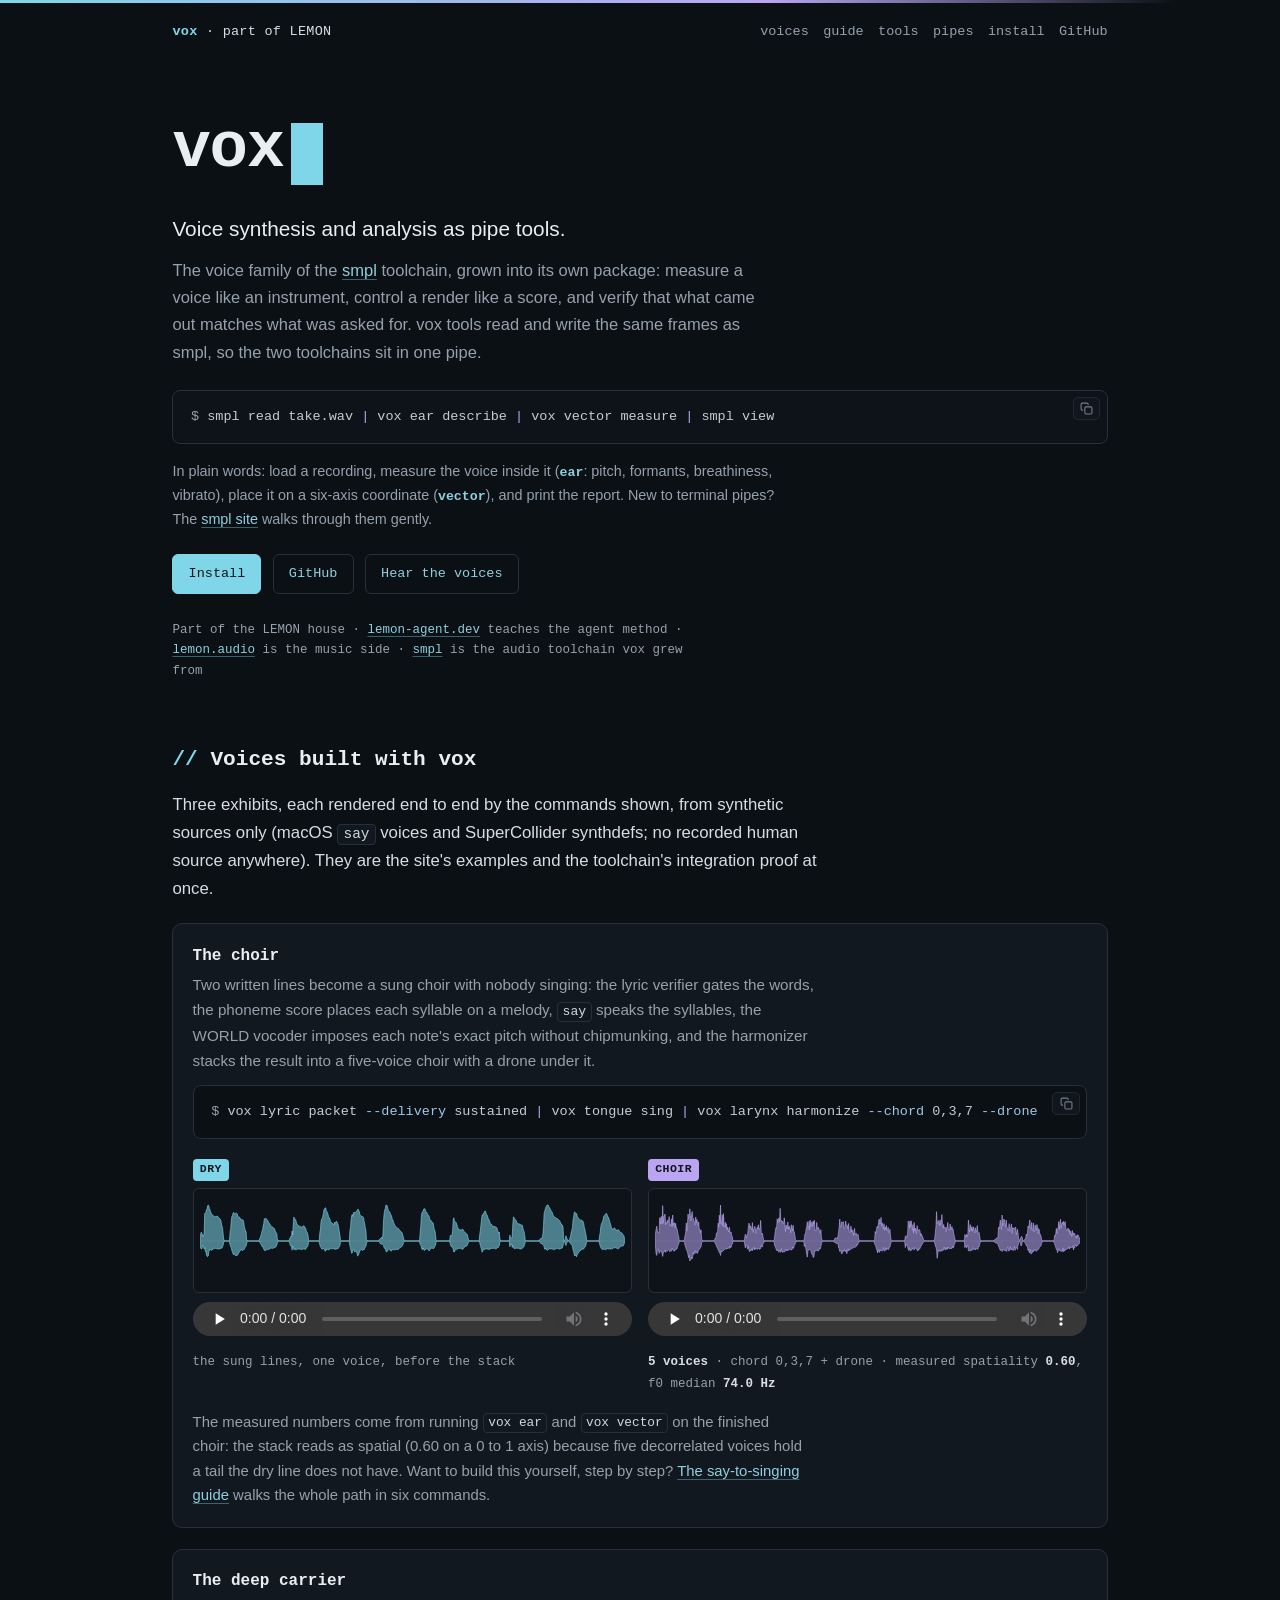
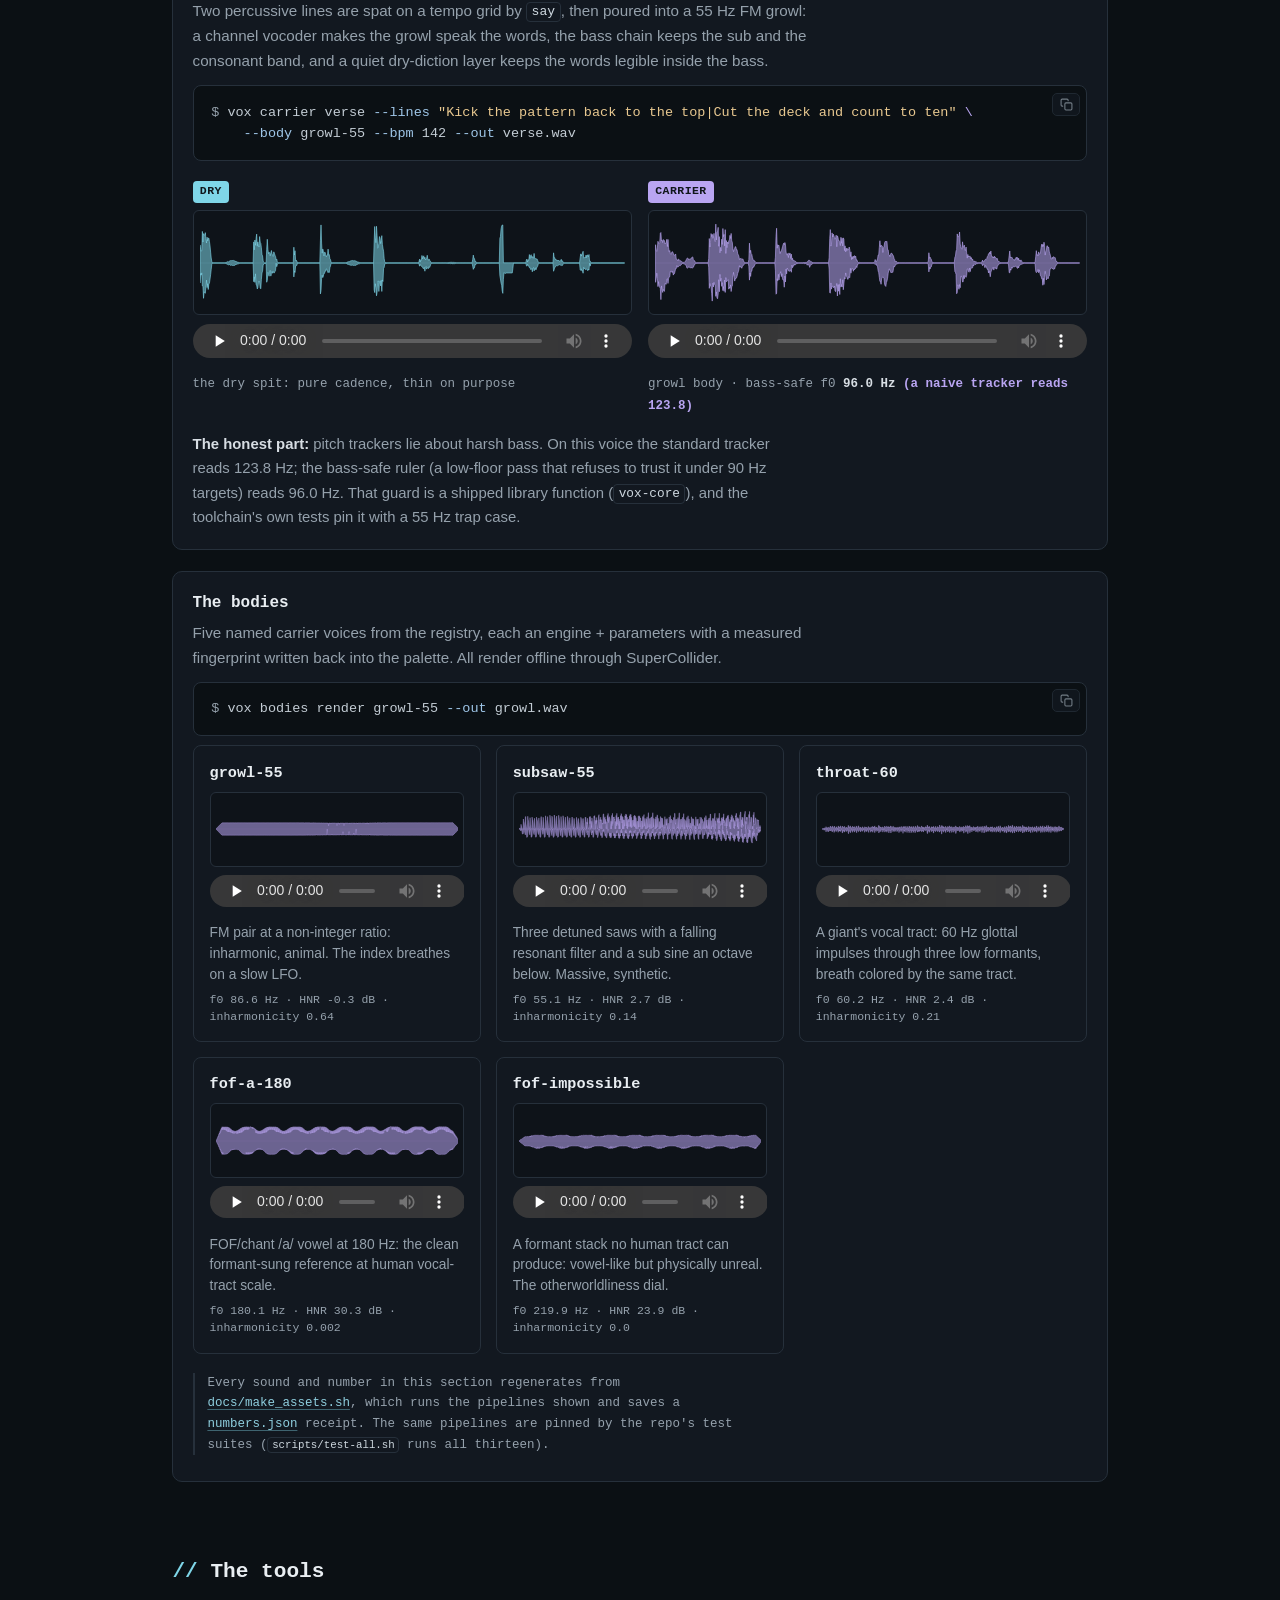
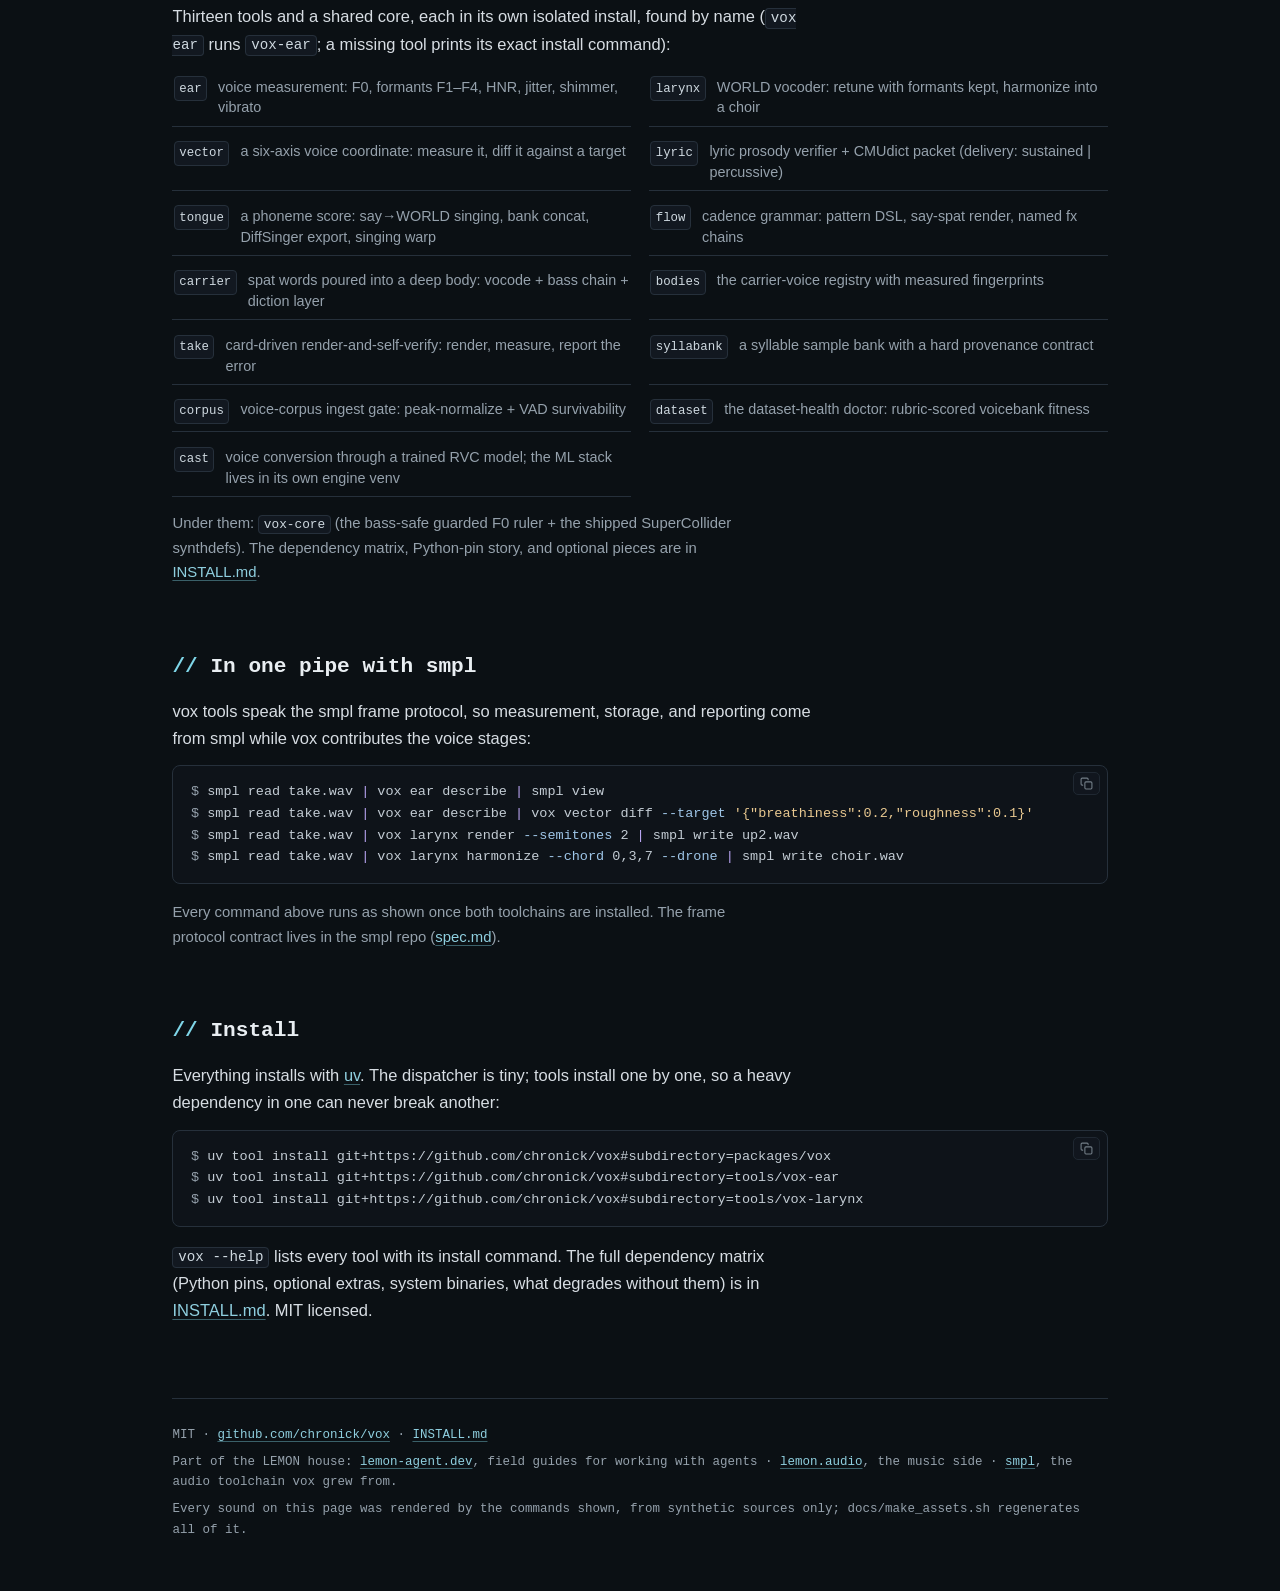
==== commit f0026eb4: "vox cast: RVC voice conversion as a pipe stage (isolated engine venv) The tool venv stays light (fra" ====
--- a/docs/index.html
+++ b/docs/index.html
@@ -181,7 +181,7 @@
 
   <section id="tools">
     <h2>The tools</h2>
-    <p>Twelve tools and a shared core, each in its own isolated install,
+    <p>Thirteen tools and a shared core, each in its own isolated install,
       found by name (<code>vox ear</code> runs <code>vox-ear</code>; a
       missing tool prints its exact install command):</p>
     <div class="tools">
@@ -197,6 +197,7 @@
       <div><code>syllabank</code><span>a syllable sample bank with a hard provenance contract</span></div>
       <div><code>corpus</code><span>voice-corpus ingest gate: peak-normalize + VAD survivability</span></div>
       <div><code>dataset</code><span>the dataset-health doctor: rubric-scored voicebank fitness</span></div>
+      <div><code>cast</code><span>voice conversion through a trained RVC model; the ML stack lives in its own engine venv</span></div>
     </div>
     <p class="dim" style="font-size:0.93rem; margin-top:0.9rem;">Under them:
       <code>vox-core</code> (the bass-safe guarded F0 ruler + the shipped
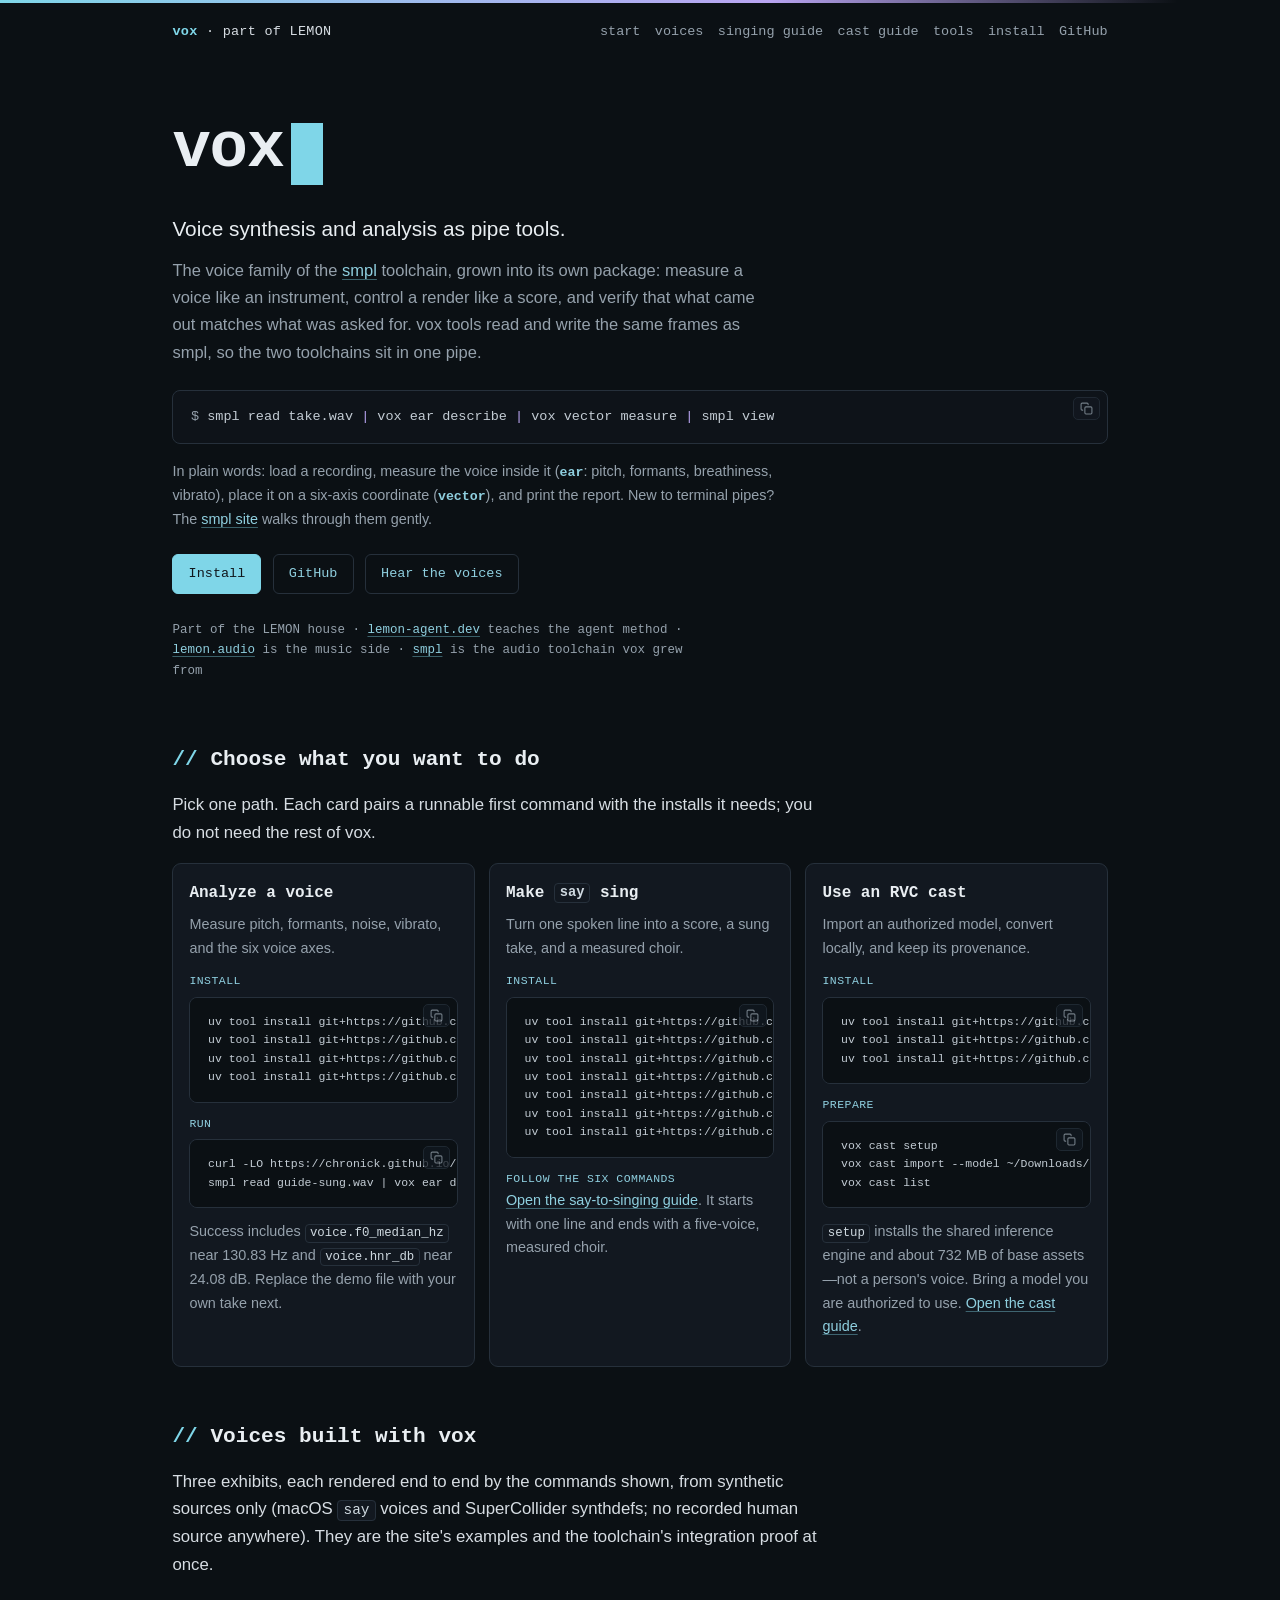
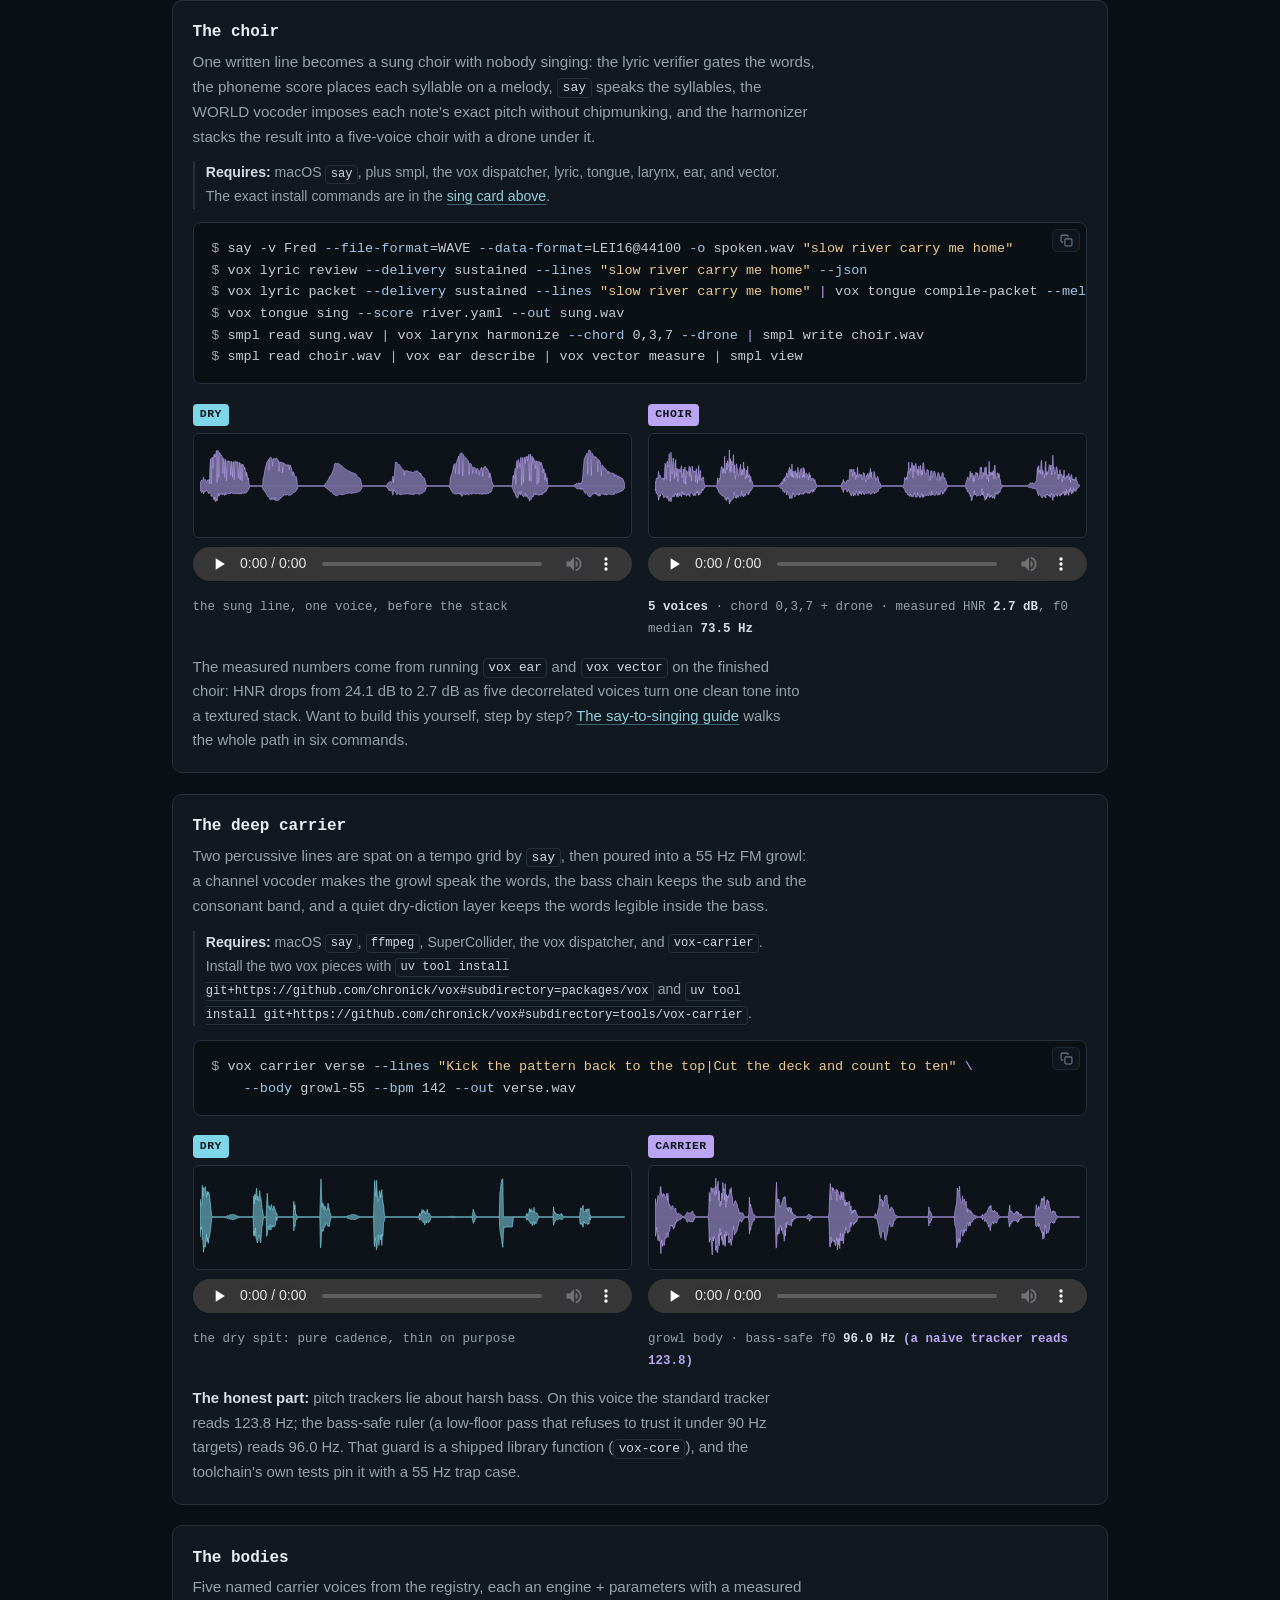
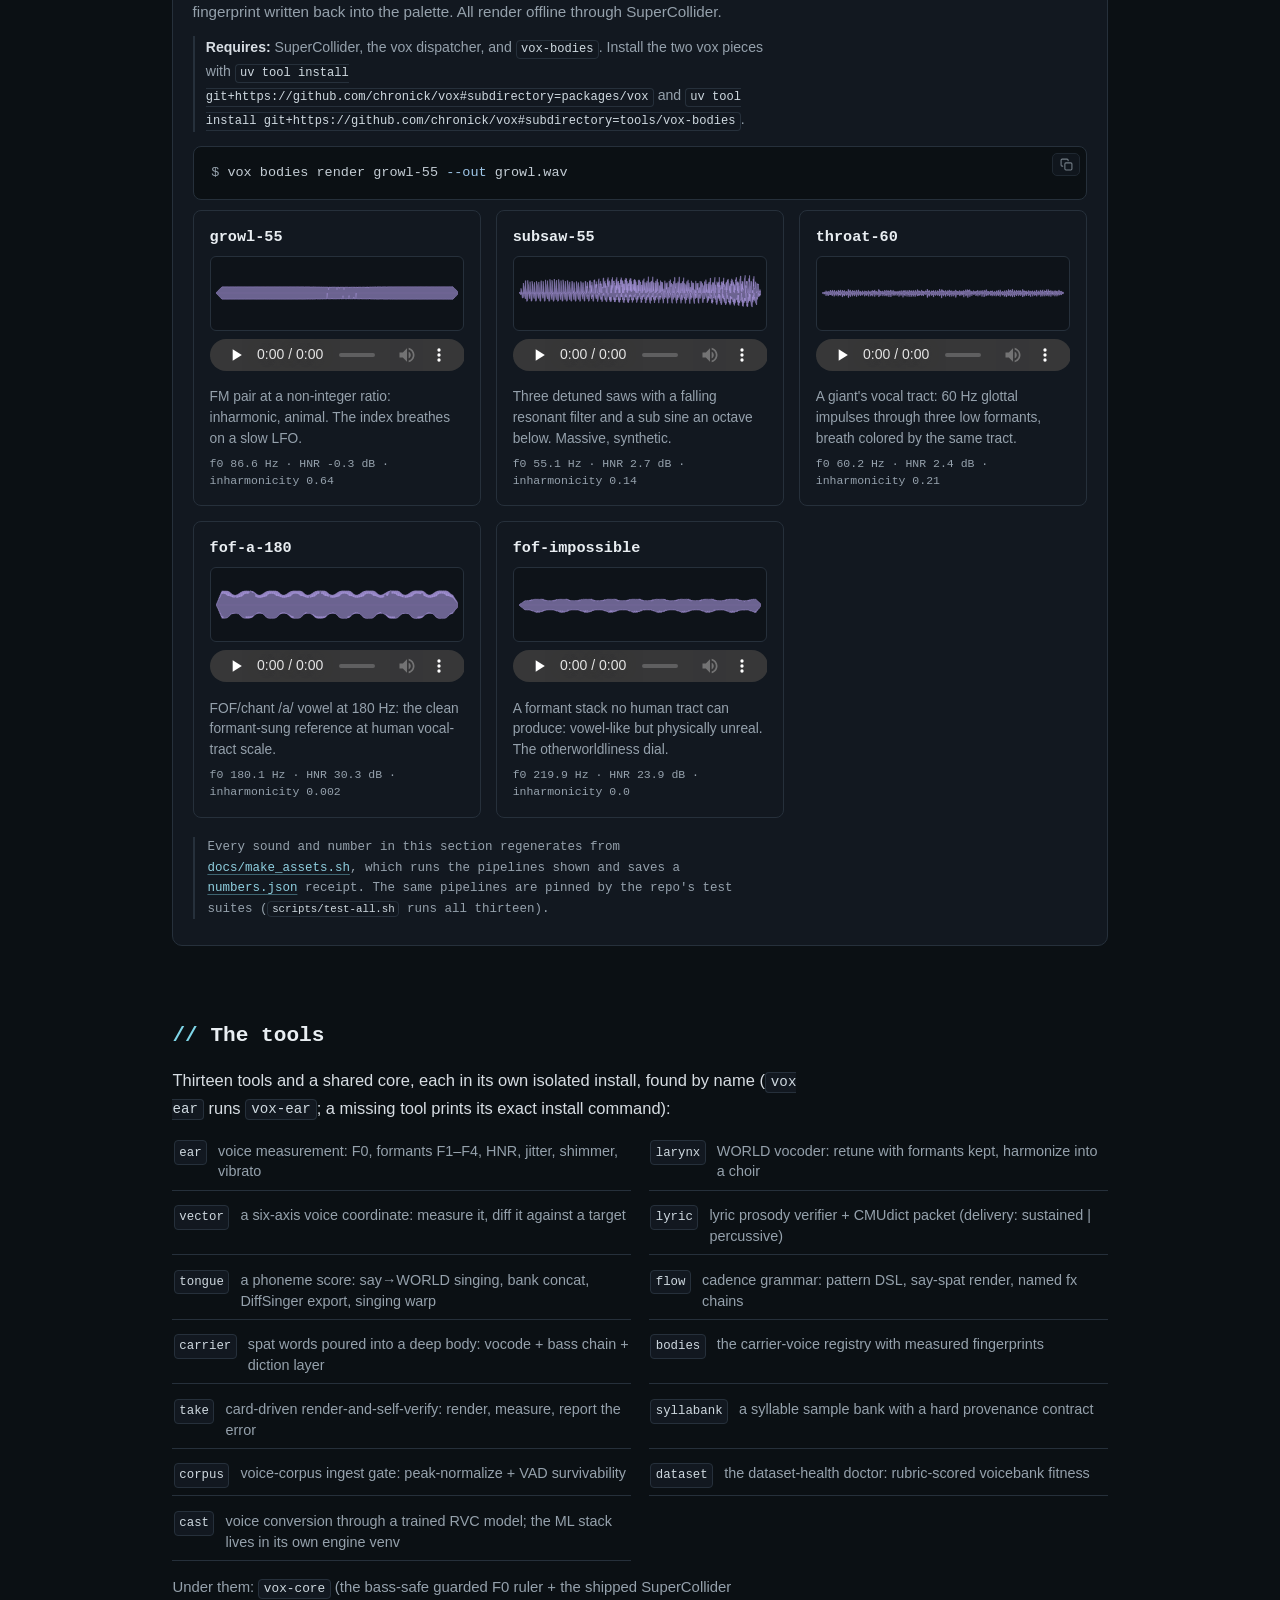
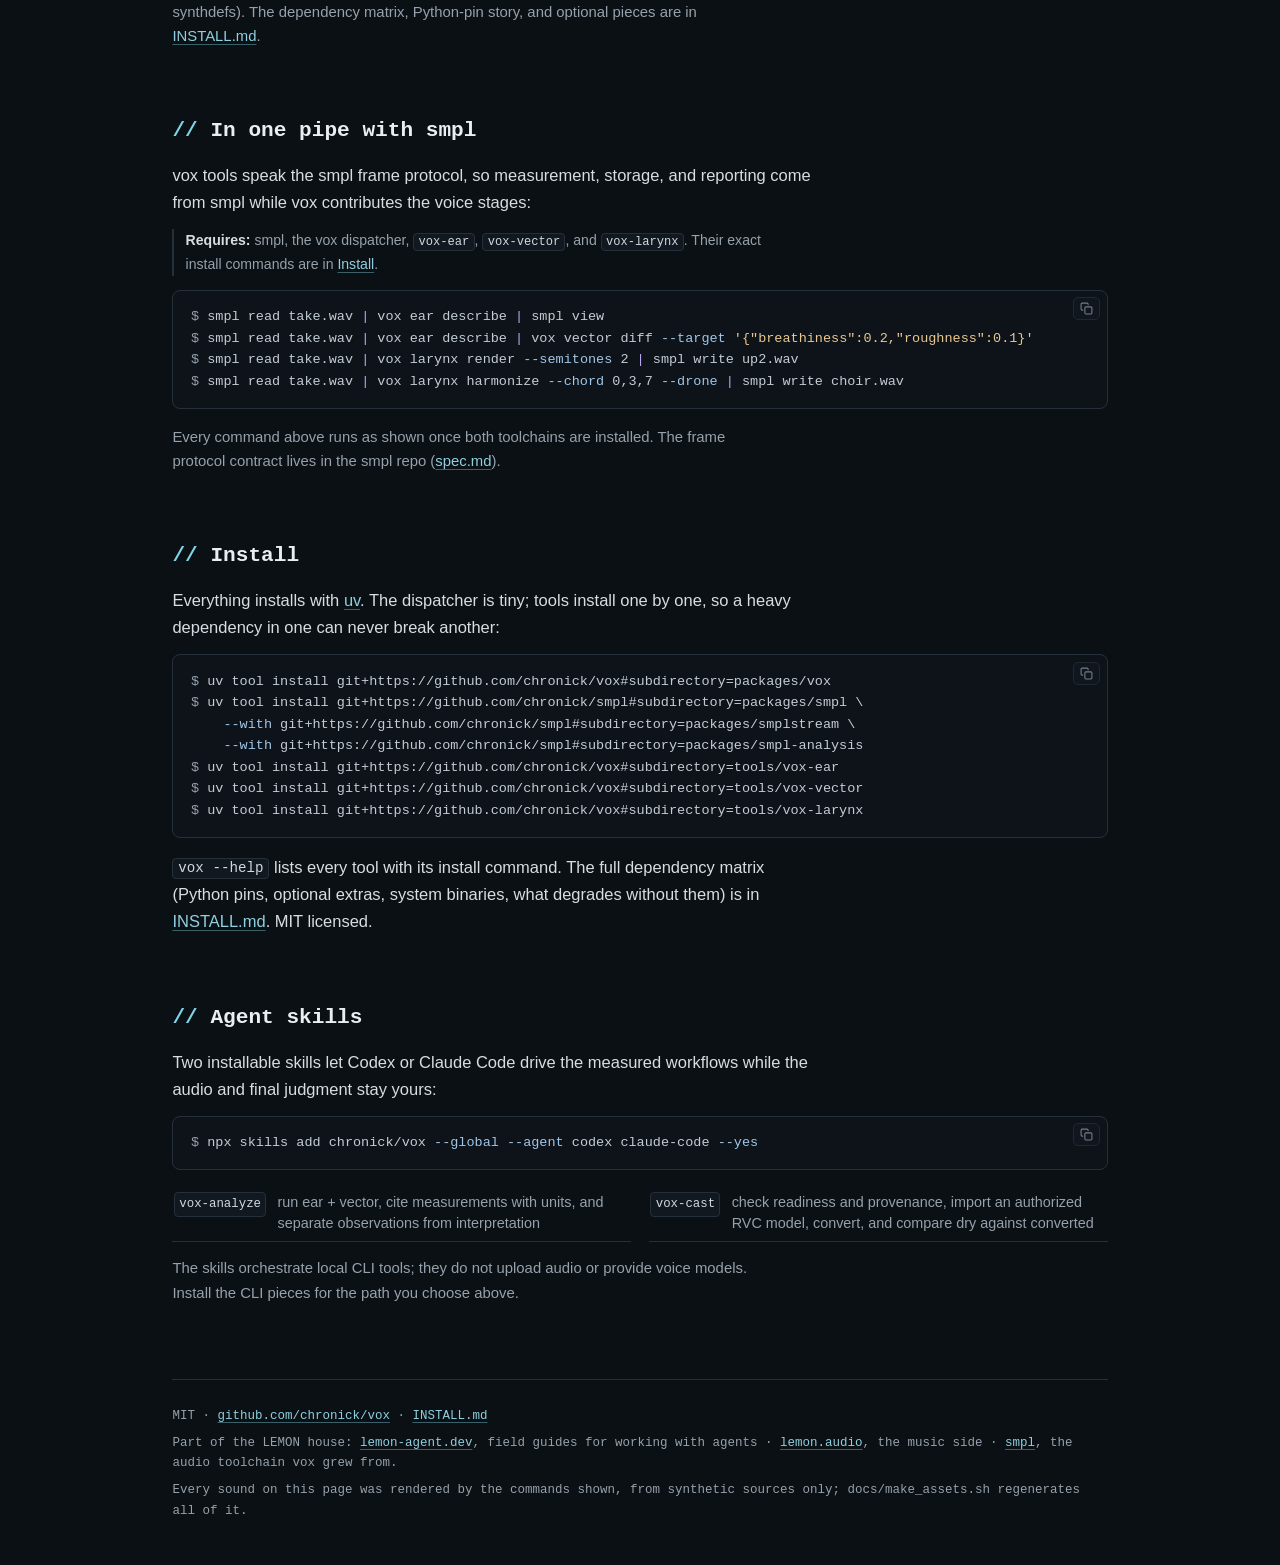
==== commit 27eca01c: "feat: make Vox workflows installable and provenance-safe" ====
--- a/docs/index.html
+++ b/docs/index.html
@@ -13,10 +13,11 @@
   <header class="site-head">
     <a class="brand" href="#"><b>vox</b> · part of LEMON</a>
     <nav class="site-nav">
+      <a href="#start">start</a>
       <a href="#voices">voices</a>
-      <a href="singing.html">guide</a>
+      <a href="singing.html">singing guide</a>
+      <a href="casting.html">cast guide</a>
       <a href="#tools">tools</a>
-      <a href="#pipes">pipes</a>
       <a href="#install">install</a>
       <a href="https://github.com/chronick/vox">GitHub</a>
     </nav>
@@ -50,6 +51,59 @@
       <a href="https://chronick.github.io/smpl/">smpl</a> is the audio toolchain vox grew from</p>
   </section>
 
+  <section id="start">
+    <h2>Choose what you want to do</h2>
+    <p class="lead">Pick one path. Each card pairs a runnable first command
+      with the installs it needs; you do not need the rest of vox.</p>
+    <div class="path-grid">
+      <article class="path-card">
+        <h3>Analyze a voice</h3>
+        <p>Measure pitch, formants, noise, vibrato, and the six voice axes.</p>
+        <span class="step-label">Install</span>
+<pre>uv tool install git+https://github.com/chronick/smpl#subdirectory=packages/smpl --with git+https://github.com/chronick/smpl#subdirectory=packages/smplstream --with git+https://github.com/chronick/smpl#subdirectory=packages/smpl-analysis
+uv tool install git+https://github.com/chronick/vox#subdirectory=packages/vox
+uv tool install git+https://github.com/chronick/vox#subdirectory=tools/vox-ear
+uv tool install git+https://github.com/chronick/vox#subdirectory=tools/vox-vector</pre>
+        <span class="step-label">Run</span>
+<pre>curl -LO https://chronick.github.io/vox/assets/guide-sung.wav
+smpl read guide-sung.wav | vox ear describe | vox vector measure | smpl view</pre>
+        <p>Success includes <code>voice.f0_median_hz</code> near 130.83 Hz and
+          <code>voice.hnr_db</code> near 24.08 dB. Replace the demo file with
+          your own take next.</p>
+      </article>
+      <article class="path-card">
+        <h3>Make <code>say</code> sing</h3>
+        <p>Turn one spoken line into a score, a sung take, and a measured choir.</p>
+        <span class="step-label">Install</span>
+<pre>uv tool install git+https://github.com/chronick/smpl#subdirectory=packages/smpl --with git+https://github.com/chronick/smpl#subdirectory=packages/smplstream --with git+https://github.com/chronick/smpl#subdirectory=packages/smpl-analysis
+uv tool install git+https://github.com/chronick/vox#subdirectory=packages/vox
+uv tool install git+https://github.com/chronick/vox#subdirectory=tools/vox-lyric
+uv tool install git+https://github.com/chronick/vox#subdirectory=tools/vox-tongue
+uv tool install git+https://github.com/chronick/vox#subdirectory=tools/vox-larynx
+uv tool install git+https://github.com/chronick/vox#subdirectory=tools/vox-ear
+uv tool install git+https://github.com/chronick/vox#subdirectory=tools/vox-vector</pre>
+        <span class="step-label">Follow the six commands</span>
+        <p><a href="singing.html">Open the say-to-singing guide</a>. It starts
+          with one line and ends with a five-voice, measured choir.</p>
+      </article>
+      <article class="path-card">
+        <h3>Use an RVC cast</h3>
+        <p>Import an authorized model, convert locally, and keep its provenance.</p>
+        <span class="step-label">Install</span>
+<pre>uv tool install git+https://github.com/chronick/smpl#subdirectory=packages/smpl --with git+https://github.com/chronick/smpl#subdirectory=packages/smplstream --with git+https://github.com/chronick/smpl#subdirectory=packages/smpl-analysis
+uv tool install git+https://github.com/chronick/vox#subdirectory=packages/vox
+uv tool install git+https://github.com/chronick/vox#subdirectory=tools/vox-cast</pre>
+        <span class="step-label">Prepare</span>
+<pre>vox cast setup
+vox cast import --model ~/Downloads/mycast.pth --name mycast
+vox cast list</pre>
+        <p><code>setup</code> installs the shared inference engine and about
+          732 MB of base assets—not a person's voice. Bring a model you are
+          authorized to use. <a href="casting.html">Open the cast guide</a>.</p>
+      </article>
+    </div>
+  </section>
+
   <section id="voices">
     <h2>Voices built with vox</h2>
     <p class="lead">Three exhibits, each rendered end to end by the commands
@@ -59,32 +113,40 @@
 
     <div class="demo">
       <p class="demo-title">The choir</p>
-      <p class="plain">Two written lines become a sung choir with nobody
+      <p class="plain">One written line becomes a sung choir with nobody
         singing: the lyric verifier gates the words, the phoneme score places
         each syllable on a melody, <code>say</code> speaks the syllables, the
         WORLD vocoder imposes each note's exact pitch without chipmunking,
         and the harmonizer stacks the result into a five-voice choir with a
         drone under it.</p>
-<pre><span class="c">$</span> vox lyric packet <span class="f">--delivery</span> sustained <span class="p">|</span> vox tongue sing <span class="p">|</span> vox larynx harmonize <span class="f">--chord</span> 0,3,7 <span class="f">--drone</span></pre>
+      <p class="requires"><strong>Requires:</strong> macOS <code>say</code>,
+        plus smpl, the vox dispatcher, lyric, tongue, larynx, ear, and vector.
+        The exact install commands are in the <a href="#start">sing card above</a>.</p>
+<pre><span class="c">$</span> say -v Fred <span class="f">--file-format</span>=WAVE <span class="f">--data-format</span>=LEI16@44100 <span class="f">-o</span> spoken.wav <span class="s">"slow river carry me home"</span>
+<span class="c">$</span> vox lyric review <span class="f">--delivery</span> sustained <span class="f">--lines</span> <span class="s">"slow river carry me home"</span> <span class="f">--json</span>
+<span class="c">$</span> vox lyric packet <span class="f">--delivery</span> sustained <span class="f">--lines</span> <span class="s">"slow river carry me home"</span> <span class="p">|</span> vox tongue compile-packet <span class="f">--melody</span> <span class="s">"A2,C3,E3,D3,C3"</span> <span class="f">--bpm</span> 90 <span class="f">--score</span> river.yaml
+<span class="c">$</span> vox tongue sing <span class="f">--score</span> river.yaml <span class="f">--out</span> sung.wav
+<span class="c">$</span> smpl read sung.wav <span class="p">|</span> vox larynx harmonize <span class="f">--chord</span> 0,3,7 <span class="f">--drone</span> <span class="p">|</span> smpl write choir.wav
+<span class="c">$</span> smpl read choir.wav <span class="p">|</span> vox ear describe <span class="p">|</span> vox vector measure <span class="p">|</span> smpl view</pre>
       <div class="pair">
         <div class="pane">
           <span class="chip">DRY</span>
-          <div class="wf"><img src="assets/wf-choir-dry.svg" alt="Waveform of the dry rendered lines before harmonization" /></div>
-          <audio controls preload="none" src="assets/choir-dry.wav"></audio>
-          <p class="nums">the sung lines, one voice, before the stack</p>
+          <div class="wf"><img src="assets/wf-guide-sung.svg" alt="Waveform of the sung line before harmonization" /></div>
+          <audio controls preload="none" src="assets/guide-sung.wav"></audio>
+          <p class="nums">the sung line, one voice, before the stack</p>
         </div>
         <div class="pane">
           <span class="chip out">CHOIR</span>
-          <div class="wf"><img src="assets/wf-choir.svg" alt="Waveform of the harmonized five-voice choir" /></div>
-          <audio controls preload="none" src="assets/choir.wav"></audio>
+          <div class="wf"><img src="assets/wf-guide-choir.svg" alt="Waveform of the harmonized five-voice choir" /></div>
+          <audio controls preload="none" src="assets/guide-choir.wav"></audio>
           <p class="nums"><b>5 voices</b> · chord 0,3,7 + drone · measured
-            spatiality <b>0.60</b>, f0 median <b>74.0 Hz</b></p>
+            HNR <b>2.7 dB</b>, f0 median <b>73.5 Hz</b></p>
         </div>
       </div>
       <p class="demo-note">The measured numbers come from running
         <code>vox ear</code> and <code>vox vector</code> on the finished
-        choir: the stack reads as spatial (0.60 on a 0 to 1 axis) because
-        five decorrelated voices hold a tail the dry line does not have.
+        choir: HNR drops from 24.1 dB to 2.7 dB as five decorrelated voices
+        turn one clean tone into a textured stack.
         Want to build this yourself, step by step?
         <a href="singing.html">The say-to-singing guide</a> walks the whole
         path in six commands.</p>
@@ -97,6 +159,11 @@
         vocoder makes the growl speak the words, the bass chain keeps the
         sub and the consonant band, and a quiet dry-diction layer keeps the
         words legible inside the bass.</p>
+      <p class="requires"><strong>Requires:</strong> macOS <code>say</code>,
+        <code>ffmpeg</code>, SuperCollider, the vox dispatcher, and
+        <code>vox-carrier</code>. Install the two vox pieces with
+        <code>uv tool install git+https://github.com/chronick/vox#subdirectory=packages/vox</code>
+        and <code>uv tool install git+https://github.com/chronick/vox#subdirectory=tools/vox-carrier</code>.</p>
 <pre><span class="c">$</span> vox carrier verse <span class="f">--lines</span> <span class="s">"Kick the pattern back to the top|Cut the deck and count to ten"</span> <span class="p">\</span>
     <span class="f">--body</span> growl-55 <span class="f">--bpm</span> 142 <span class="f">--out</span> verse.wav</pre>
       <div class="pair">
@@ -127,6 +194,10 @@
       <p class="plain">Five named carrier voices from the registry, each an
         engine + parameters with a measured fingerprint written back into the
         palette. All render offline through SuperCollider.</p>
+      <p class="requires"><strong>Requires:</strong> SuperCollider, the vox
+        dispatcher, and <code>vox-bodies</code>. Install the two vox pieces with
+        <code>uv tool install git+https://github.com/chronick/vox#subdirectory=packages/vox</code>
+        and <code>uv tool install git+https://github.com/chronick/vox#subdirectory=tools/vox-bodies</code>.</p>
 <pre><span class="c">$</span> vox bodies render growl-55 <span class="f">--out</span> growl.wav</pre>
       <div class="gallery">
         <div class="body-card">
@@ -210,6 +281,9 @@
     <h2>In one pipe with smpl</h2>
     <p>vox tools speak the smpl frame protocol, so measurement, storage, and
       reporting come from smpl while vox contributes the voice stages:</p>
+    <p class="requires"><strong>Requires:</strong> smpl, the vox dispatcher,
+      <code>vox-ear</code>, <code>vox-vector</code>, and <code>vox-larynx</code>.
+      Their exact install commands are in <a href="#install">Install</a>.</p>
 <pre><span class="c">$</span> smpl read take.wav <span class="p">|</span> vox ear describe <span class="p">|</span> smpl view
 <span class="c">$</span> smpl read take.wav <span class="p">|</span> vox ear describe <span class="p">|</span> vox vector diff <span class="f">--target</span> <span class="s">'{"breathiness":0.2,"roughness":0.1}'</span>
 <span class="c">$</span> smpl read take.wav <span class="p">|</span> vox larynx render <span class="f">--semitones</span> 2 <span class="p">|</span> smpl write up2.wav
@@ -226,13 +300,31 @@
       The dispatcher is tiny; tools install one by one, so a heavy dependency
       in one can never break another:</p>
 <pre><span class="c">$</span> uv tool install git+https://github.com/chronick/vox#subdirectory=packages/vox
+<span class="c">$</span> uv tool install git+https://github.com/chronick/smpl#subdirectory=packages/smpl <span class="bs">\</span>
+    <span class="f">--with</span> git+https://github.com/chronick/smpl#subdirectory=packages/smplstream <span class="bs">\</span>
+    <span class="f">--with</span> git+https://github.com/chronick/smpl#subdirectory=packages/smpl-analysis
 <span class="c">$</span> uv tool install git+https://github.com/chronick/vox#subdirectory=tools/vox-ear
+<span class="c">$</span> uv tool install git+https://github.com/chronick/vox#subdirectory=tools/vox-vector
 <span class="c">$</span> uv tool install git+https://github.com/chronick/vox#subdirectory=tools/vox-larynx</pre>
     <p><code>vox --help</code> lists every tool with its install command.
       The full dependency matrix (Python pins, optional extras, system
       binaries, what degrades without them) is in
       <a href="https://github.com/chronick/vox/blob/main/INSTALL.md">INSTALL.md</a>.
       MIT licensed.</p>
+  </section>
+
+  <section id="skills">
+    <h2>Agent skills</h2>
+    <p>Two installable skills let Codex or Claude Code drive the measured
+      workflows while the audio and final judgment stay yours:</p>
+<pre><span class="c">$</span> npx skills add chronick/vox <span class="f">--global</span> <span class="f">--agent</span> codex claude-code <span class="f">--yes</span></pre>
+    <div class="tools">
+      <div><code>vox-analyze</code><span>run ear + vector, cite measurements with units, and separate observations from interpretation</span></div>
+      <div><code>vox-cast</code><span>check readiness and provenance, import an authorized RVC model, convert, and compare dry against converted</span></div>
+    </div>
+    <p class="dim" style="font-size:0.93rem; margin-top:0.9rem;">The skills
+      orchestrate local CLI tools; they do not upload audio or provide voice
+      models. Install the CLI pieces for the path you choose above.</p>
   </section>
 
   <footer>
--- a/docs/style.css
+++ b/docs/style.css
@@ -139,6 +139,47 @@
 .house { margin-top: 1.6rem; font-family: var(--mono); font-size: 12.5px; color: var(--dim); }
 .house a { color: var(--accent-ink); }
 
+/* first-run path cards */
+.path-grid {
+  display: grid;
+  grid-template-columns: repeat(3, 1fr);
+  gap: 0.9rem;
+  margin-top: 1rem;
+}
+.path-card {
+  min-width: 0;
+  background: var(--panel);
+  border: 1px solid var(--border);
+  border-radius: 9px;
+  padding: 1rem;
+}
+.path-card h3 {
+  font-family: var(--mono);
+  font-size: 1rem;
+  color: #e9eef2;
+  margin-bottom: 0.45rem;
+}
+.path-card > p { color: var(--dim); font-size: 0.9rem; margin-bottom: 0.7rem; }
+.path-card pre { background: var(--bg); margin: 0.35rem 0 0.75rem; font-size: 11.5px; }
+.step-label {
+  display: block;
+  font-family: var(--mono);
+  color: var(--accent-ink);
+  font-size: 11.5px;
+  letter-spacing: 0.04em;
+  text-transform: uppercase;
+  margin-top: 0.5rem;
+}
+.requires {
+  color: var(--dim);
+  font-size: 0.88rem;
+  border-left: 2px solid var(--border);
+  padding-left: 0.7rem;
+  margin: 0.4rem 0 0.85rem;
+  max-width: 76ch;
+}
+.requires strong { color: var(--ink); }
+
 section { padding: 2.6rem 0 0.6rem; }
 h2 {
   font-family: var(--mono);
@@ -269,7 +310,7 @@
 
 @media (max-width: 720px) {
   body { font-size: 15.5px; }
-  .pair, .tools { grid-template-columns: 1fr; }
+  .pair, .tools, .path-grid { grid-template-columns: 1fr; }
   .site-head { flex-direction: column; gap: 0.4rem; }
   .hero { padding-top: 2.2rem; }
   .pane .wf img { height: 76px; }
